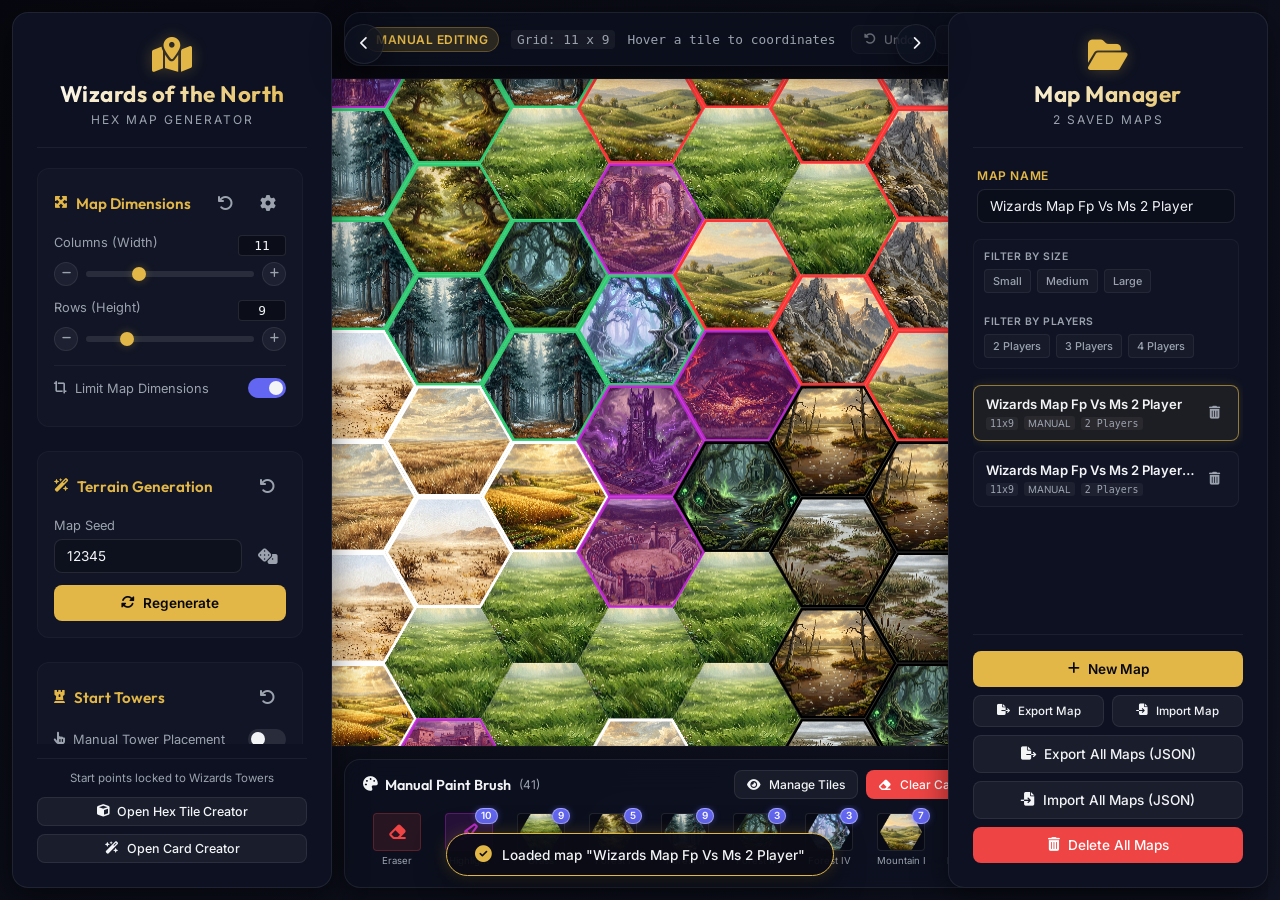
==== index.html @ 8457893e "Updated the map generator" ====
<!DOCTYPE html>
<html lang="en">
<head>
    <meta charset="UTF-8">
    <meta name="viewport" content="width=device-width, initial-scale=1.0">
    <title>Hexagonal Map Generator</title>
    <!-- Google Fonts -->
    <link rel="preconnect" href="https://fonts.googleapis.com">
    <link rel="preconnect" href="https://fonts.gstatic.com" crossorigin>
    <link href="https://fonts.googleapis.com/css2?family=Inter:wght@300;400;500;600&family=Outfit:wght@400;600;700;800&display=swap" rel="stylesheet">
    <!-- FontAwesome for Premium Icons -->
    <link rel="stylesheet" href="https://cdnjs.cloudflare.com/ajax/libs/font-awesome/6.4.0/css/all.min.css">
    <!-- Vanilla CSS Stylesheet -->
    <link rel="stylesheet" href="style.css">
</head>
<body>
    <div class="app-container">
        <!-- Sidebar Controls -->
        <aside id="left-sidebar" class="sidebar glass-panel">
            <div class="sidebar-header">
                <i class="fa-solid fa-map-location-dot logo-icon"></i>
                <h2>Wizards of the North</h2>
                <p>Hex Map Generator</p>
            </div>
            
            <div class="control-sections">
                <!-- Map Size Group -->
                <div class="control-group">
                    <div class="control-header-row">
                        <h3><i class="fa-solid fa-maximize"></i> Map Dimensions</h3>
                        <div style="display: flex; gap: 6px;">
                            <button id="dimensions-reset-btn" class="icon-btn" title="Reset Dimensions"><i class="fa-solid fa-arrow-rotate-left"></i></button>
                            <button id="grid-settings-btn" class="icon-btn" title="Slider Settings"><i class="fa-solid fa-gear"></i></button>
                        </div>
                    </div>
                    <div class="slider-container">
                        <div class="slider-header">
                            <span>Columns (Width)</span>
                            <input type="number" id="cols-val" class="dimension-input" value="15" min="3" max="100">
                        </div>
                        <div class="slider-control-wrapper">
                            <button class="slider-btn dec-btn" data-target="cols-slider" title="Decrease Columns"><i class="fa-solid fa-minus"></i></button>
                            <input type="range" id="cols-slider" min="3" max="30" value="15">
                            <button class="slider-btn inc-btn" data-target="cols-slider" title="Increase Columns"><i class="fa-solid fa-plus"></i></button>
                        </div>
                    </div>
                    <div class="slider-container">
                        <div class="slider-header">
                            <span>Rows (Height)</span>
                            <input type="number" id="rows-val" class="dimension-input" value="10" min="3" max="100">
                        </div>
                        <div class="slider-control-wrapper">
                            <button class="slider-btn dec-btn" data-target="rows-slider" title="Decrease Rows"><i class="fa-solid fa-minus"></i></button>
                            <input type="range" id="rows-slider" min="3" max="30" value="10">
                            <button class="slider-btn inc-btn" data-target="rows-slider" title="Increase Rows"><i class="fa-solid fa-plus"></i></button>
                        </div>
                    </div>
                    <div class="toggle-container" style="margin-top: 14px; border-top: 1px solid rgba(255,255,255,0.05); padding-top: 12px;">
                        <span class="toggle-label"><i class="fa-solid fa-crop-simple"></i> Limit Map Dimensions</span>
                        <label class="switch">
                            <input type="checkbox" id="dimensions-toggle" checked>
                            <span class="slider-switch"></span>
                        </label>
                    </div>
                </div>

                <!-- Generation Settings Group -->
                <div class="control-group">
                    <div class="control-header-row">
                        <h3><i class="fa-solid fa-wand-magic-sparkles"></i> Terrain Generation</h3>
                        <button id="terrain-reset-btn" class="icon-btn" title="Reset Terrain"><i class="fa-solid fa-arrow-rotate-left"></i></button>
                    </div>
                    <div class="input-container">
                        <label for="seed-input">Map Seed</label>
                        <div class="seed-input-wrapper">
                            <input type="text" id="seed-input" value="12345" placeholder="Enter seed">
                            <button id="random-seed-btn" class="icon-btn" title="Random Seed">
                                <i class="fa-solid fa-dice"></i>
                            </button>
                        </div>
                    </div>
                    <div class="button-row">
                        <button id="generate-btn" class="primary-btn">
                            <i class="fa-solid fa-rotate"></i> Regenerate
                        </button>
                    </div>
                </div>

                <!-- Start Positions Group -->
                <div class="control-group">
                    <div class="control-header-row">
                        <h3><i class="fa-solid fa-chess-rook"></i> Start Towers</h3>
                        <button id="towers-reset-btn" class="icon-btn" title="Reset Start Towers"><i class="fa-solid fa-arrow-rotate-left"></i></button>
                    </div>
                    <div class="toggle-container">
                        <span class="toggle-label"><i class="fa-solid fa-hand-pointer"></i> Manual Tower Placement</span>
                        <label class="switch">
                            <input type="checkbox" id="manual-towers-toggle">
                            <span class="slider-switch"></span>
                        </label>
                    </div>
                    <div class="toggle-container" id="start-axis-container">
                        <span class="toggle-label" id="start-axis-label"><i class="fa-solid fa-arrows-left-right"></i> Left & Right Columns</span>
                        <label class="switch">
                            <input type="checkbox" id="start-axis-toggle" checked>
                            <span class="slider-switch"></span>
                        </label>
                    </div>
                </div>

                <!-- Players Settings Group -->
                <div class="control-group">
                    <div class="control-header-row">
                        <h3><i class="fa-solid fa-users"></i> Players Settings</h3>
                        <button id="players-reset-btn" class="icon-btn" title="Reset Players"><i class="fa-solid fa-arrow-rotate-left"></i></button>
                    </div>
                    <div class="input-container">
                        <label for="player-count-select">Number of Players</label>
                        <select id="player-count-select">
                            <option value="2" selected>2 Players</option>
                            <option value="3">3 Players</option>
                            <option value="4">4 Players</option>
                        </select>
                    </div>
                    <div id="player-positions-container" style="margin-top: 10px; display: flex; flex-direction: column; gap: 8px;">
                        <!-- Player starting positions will be dynamically generated here -->
                    </div>
                </div>

                <!-- Display Settings Group -->
                <div class="control-group">
                    <div class="control-header-row">
                        <h3><i class="fa-solid fa-sliders"></i> Display Options</h3>
                        <button id="display-reset-btn" class="icon-btn" title="Reset Display Options"><i class="fa-solid fa-arrow-rotate-left"></i></button>
                    </div>
                    <div class="toggle-container">
                        <span class="toggle-label"><i class="fa-solid fa-border-all"></i> Show Grid Lines</span>
                        <label class="switch">
                            <input type="checkbox" id="grid-toggle" checked>
                            <span class="slider-switch"></span>
                        </label>
                    </div>
                    
                    <div class="toggle-container">
                        <span class="toggle-label"><i class="fa-solid fa-map"></i> Show Terrain Art</span>
                        <label class="switch">
                            <input type="checkbox" id="tiles-toggle" checked>
                            <span class="slider-switch"></span>
                        </label>
                    </div>
                    
                    <div class="toggle-container">
                        <span class="toggle-label"><i class="fa-solid fa-border-none"></i> Show Inside Borders</span>
                        <label class="switch">
                            <input type="checkbox" id="borders-toggle" checked>
                            <span class="slider-switch"></span>
                        </label>
                    </div>
                    
                    <div class="toggle-container">
                        <span class="toggle-label"><i class="fa-solid fa-image"></i> High-Res Tiles (512px)</span>
                        <label class="switch">
                            <input type="checkbox" id="hires-toggle">
                            <span class="slider-switch"></span>
                        </label>
                    </div>
                    
                    <div class="toggle-container">
                        <span class="toggle-label"><i class="fa-solid fa-bullseye"></i> Highlight Center Tile(s)</span>
                        <label class="switch">
                            <input type="checkbox" id="center-toggle">
                            <span class="slider-switch"></span>
                        </label>
                    </div>
                    
                    <div class="slider-container">
                        <div class="slider-header">
                            <span>Zoom Level</span>
                            <span id="zoom-val">100%</span>
                        </div>
                        <div class="slider-control-wrapper">
                            <button class="slider-btn dec-btn" data-target="zoom-slider" title="Decrease Zoom"><i class="fa-solid fa-minus"></i></button>
                            <input type="range" id="zoom-slider" min="30" max="150" value="100">
                            <button class="slider-btn inc-btn" data-target="zoom-slider" title="Increase Zoom"><i class="fa-solid fa-plus"></i></button>
                        </div>
                    </div>
                    
                    <div class="button-row" style="margin-top: 16px;">
                        <button id="center-map-btn" class="secondary-btn" style="width: 100%;">
                            <i class="fa-solid fa-align-center"></i> Center Map
                        </button>
                    </div>
                </div>

                <!-- Terrain Statistics Group -->
                <div class="control-group">
                    <h3><i class="fa-solid fa-chart-pie"></i> Terrain Distribution</h3>
                    <div class="stats-panel" id="stats-panel"></div>
                </div>

                <!-- Save & Load Options Group -->
                <div class="control-group">
                    <h3><i class="fa-solid fa-floppy-disk"></i> Save & Load</h3>
                    <div class="button-column">
                        <button id="export-png-btn" class="secondary-btn">
                            <i class="fa-solid fa-file-image"></i> Export as PNG
                        </button>
                        <button id="export-svg-btn" class="secondary-btn">
                            <i class="fa-solid fa-file-code"></i> Export as SVG
                        </button>
                        <div id="file-protocol-warning" class="warning-box" style="display: none;">
                            <i class="fa-solid fa-triangle-exclamation"></i>
                            <span>Running locally via <code>file://</code>. Tile exports will fail due to browser security. Run a local web server (e.g. <code>python -m http.server</code>) or run <code>python embed_assets.py</code> to package assets offline.</span>
                        </div>
                    </div>
                </div>
            </div>
            
            <div class="sidebar-footer" style="display: flex; flex-direction: column; gap: 8px; margin-top: 14px; border-top: 1px solid rgba(255, 255, 255, 0.06); padding-top: 12px;">
                <div style="text-align: center; font-size: 0.72rem; color: var(--text-muted); margin-bottom: 4px;">
                    Start points locked to Wizards Towers
                </div>
                <button class="secondary-btn" style="width: 100%; padding: 6px 12px; font-size: 0.78rem;" onclick="window.location.href='tile_creator.html'">
                    <i class="fa-solid fa-cube"></i> Open Hex Tile Creator
                </button>
                <button class="secondary-btn" style="width: 100%; padding: 6px 12px; font-size: 0.78rem;" onclick="window.location.href='card_generator.html'">
                    <i class="fa-solid fa-wand-magic-sparkles"></i> Open Card Creator
                </button>
            </div>
        </aside>

        <!-- Toggle Button for Left Sidebar -->
        <button id="left-sidebar-toggle-btn" class="left-sidebar-toggle-btn" title="Toggle Controls">
            <i class="fa-solid fa-chevron-left"></i>
        </button>

        <!-- Main Viewport containing the Interactive Canvas -->
        <main class="viewport">
            <!-- Instructions and status indicator -->
            <div class="viewport-header glass-panel">
                <div class="tool-status">
                    <span id="mode-badge" class="mode-badge auto-mode">Procedural Map</span>
                    <span id="dimensions-display" class="dimensions-display">Grid: 15 x 10</span>
                    <span id="coordinates-display" class="coordinates-display">Hover a tile to coordinates</span>
                </div>
                <div class="header-action-btns">
                    <button id="undo-btn" class="secondary-btn btn-sm" title="Undo (Ctrl+Z)" disabled>
                        <i class="fa-solid fa-rotate-left"></i> <span>Undo</span>
                    </button>
                    <button id="redo-btn" class="secondary-btn btn-sm" title="Redo (Ctrl+Y)" disabled>
                        <i class="fa-solid fa-rotate-right"></i> <span>Redo</span>
                    </button>
                    <button id="toggle-quests-btn" class="secondary-btn btn-sm active" title="Toggle Quest Tiles and Highlights">
                        <i class="fa-solid fa-scroll"></i> <span id="toggle-quests-text">Quests</span>
                    </button>
                    <button id="toggle-scrollbars-btn" class="secondary-btn btn-sm" title="Toggle Map Window Scrollbars">
                        <i class="fa-solid fa-up-down-left-right"></i> <span id="toggle-scrollbars-text">Scrollbars</span>
                    </button>
                    <button id="center-map-header-btn" class="secondary-btn btn-sm" title="Center Map on Screen">
                        <i class="fa-solid fa-crosshairs"></i> <span>Center Map</span>
                    </button>
                    <button id="toggle-paint-brush-btn" class="secondary-btn btn-sm active" title="Toggle Manual Paint Brush Panel">
                        <i class="fa-solid fa-palette"></i> <span id="toggle-brush-text">Paint Brush</span>
                    </button>
                </div>
                <div class="tool-tips">
                    <span><kbd>Left Click</kbd> to paint manually</span>
                    <span><kbd>Right Click + Drag</kbd> to pan</span>
                    <span><kbd>Scroll</kbd> to zoom</span>
                </div>
            </div>

            <!-- Canvas Wrapper for Panning and Zooming -->
            <div class="canvas-wrapper" id="canvas-wrapper">
                <canvas id="map-canvas"></canvas>
                <div id="canvas-scroll-content"></div>
            </div>

            <!-- Floating Brush Palette at the Bottom -->
            <div class="palette-container glass-panel">
                <div class="palette-header">
                    <h3><i class="fa-solid fa-palette"></i> Manual Paint Brush <span id="tile-count" class="tile-count-badge"></span></h3>
                    <div class="palette-controls">
                        <button id="manage-tiles-btn" class="secondary-btn btn-sm" title="Show/Hide Tiles in Palette">
                            <i class="fa-solid fa-eye"></i> Manage Tiles
                        </button>
                        <button id="clear-canvas-btn" class="danger-btn btn-sm" title="Clear Canvas to Empty Space">
                            <i class="fa-solid fa-eraser"></i> Clear Canvas
                        </button>
                        <button id="clear-map-btn" class="danger-btn btn-sm" title="Clear Map to Grass">
                            <i class="fa-solid fa-trash-can"></i> Clear to Grass
                        </button>
                        <button id="reset-mode-btn" class="secondary-btn btn-sm" title="Switch back to Procedural Map Mode">
                            <i class="fa-solid fa-wand-magic"></i> Auto Mode
                        </button>
                    </div>
                </div>
                <div class="tile-palette" id="tile-palette">
                    <!-- Tiles will be dynamically injected here by JS -->
                </div>
            </div>
        </main>

        <!-- Toggle Button for Map Manager Sidebar -->
        <button id="map-manager-toggle-btn" class="sidebar-toggle-btn" title="Toggle Map Manager">
            <i class="fa-solid fa-chevron-right"></i>
        </button>

        <!-- Right Sidebar: Map Manager / Saved Maps List -->
        <aside class="sidebar glass-panel" id="map-manager-sidebar">
            <div class="sidebar-header">
                <i class="fa-solid fa-folder-open logo-icon"></i>
                <h2>Map Manager</h2>
                <p id="maps-count">0 Saved Maps</p>
            </div>
            
            <div class="control-sections">
                <!-- Map Name Section -->
                <div class="input-container" style="margin-bottom: 16px; padding: 0 4px;">
                    <label for="map-name-input" style="font-weight: 600; font-size: 0.75rem; text-transform: uppercase; letter-spacing: 0.05em; color: var(--accent-gold); margin-bottom: 6px;">Map Name</label>
                    <input type="text" id="map-name-input" placeholder="Enter Map Name..." value="">
                </div>

                <!-- Map Filters -->
                <div class="map-filters">
                    <div class="filter-group">
                        <div class="filter-label">
                            <span>Filter by Size</span>
                            <button class="clear-filters-btn" id="clear-size-filters-btn">Clear</button>
                        </div>
                        <div class="filter-buttons" id="size-filters-container">
                            <button class="size-filter-btn" data-size="Small" title="Small Map (<= 100 tiles)">Small</button>
                            <button class="size-filter-btn" data-size="Medium" title="Medium Map (101-300 tiles)">Medium</button>
                            <button class="size-filter-btn" data-size="Large" title="Large Map (> 300 tiles)">Large</button>
                        </div>
                    </div>
                    <div class="filter-group" style="margin-top: 10px;">
                        <div class="filter-label">
                            <span>Filter by Players</span>
                            <button class="clear-filters-btn" id="clear-player-filters-btn">Clear</button>
                        </div>
                        <div class="filter-buttons" id="player-filters-container">
                            <button class="player-filter-btn" data-players="2" title="2 Players">2 Players</button>
                            <button class="player-filter-btn" data-players="3" title="3 Players">3 Players</button>
                            <button class="player-filter-btn" data-players="4" title="4 Players">4 Players</button>
                        </div>
                    </div>
                </div>

                <!-- Saved maps list container -->
                <div class="map-list" id="map-list-container" style="margin-top: 12px;">
                    <div class="map-empty-placeholder">
                        <i class="fa-solid fa-map"></i>
                        No saved maps yet.<br>Name your map and edit to save.
                    </div>
                </div>
            </div>

            <!-- Map manager operations -->
            <div class="sidebar-footer" style="margin-top: auto; padding-top: 16px; border-top: 1px solid rgba(255, 255, 255, 0.06);">
                <div class="button-column">
                    <button class="primary-btn" id="new-map-btn">
                        <i class="fa-solid fa-plus"></i> New Map
                    </button>
                    <div style="display: flex; gap: 8px;">
                        <button class="secondary-btn" id="export-json-btn" style="flex: 1; padding: 8px 4px; font-size: 0.72rem;" title="Export Current Map (JSON)">
                            <i class="fa-solid fa-file-export"></i> Export Map
                        </button>
                        <button class="secondary-btn" id="import-json-btn" style="flex: 1; padding: 8px 4px; font-size: 0.72rem;" title="Import Single Map (JSON)">
                            <i class="fa-solid fa-file-import"></i> Import Map
                        </button>
                    </div>
                    <button class="secondary-btn" id="export-maps-btn" style="width: 100%;">
                        <i class="fa-solid fa-file-export"></i> Export All Maps (JSON)
                    </button>
                    <button class="secondary-btn" id="import-maps-btn" style="width: 100%;">
                        <i class="fa-solid fa-file-import"></i> Import All Maps (JSON)
                    </button>
                    <button class="danger-btn" id="clear-maps-btn" style="width: 100%;">
                        <i class="fa-solid fa-trash-can"></i> Delete All Maps
                    </button>
                </div>
            </div>
            
            <!-- Hidden inputs for file importing -->
            <input type="file" id="import-maps-file" accept=".json" style="display: none;">
            <input type="file" id="import-json-input" accept=".json" style="display: none;">
        </aside>
    </div>

    <!-- Feedback Toast -->
    <div id="toast" class="toast">
        <i class="fa-solid fa-circle-check"></i>
        <span id="toast-text">Map saved!</span>
    </div>

    <!-- Map Tooltip element -->
    <div id="map-tooltip" class="map-tooltip" style="display: none; position: fixed; pointer-events: none; z-index: 1000;"></div>


    <!-- Tile Visibility Modal -->
    <div id="tile-visibility-modal" class="modal-overlay" style="display: none;">
        <div class="modal-content glass-panel" style="width: 420px;">
            <div class="modal-header">
                <h2><i class="fa-solid fa-eye"></i> Manage Tile Visibility</h2>
                <button id="close-tile-visibility-btn" class="icon-btn close-btn">&times;</button>
            </div>
            <div class="modal-body">
                <p class="modal-description">Toggle which tiles appear in the paint brush palette.</p>
                <div class="tile-visibility-actions">
                    <button id="tile-vis-show-all" class="secondary-btn btn-sm"><i class="fa-solid fa-eye"></i> Show All</button>
                    <button id="tile-vis-hide-all" class="secondary-btn btn-sm"><i class="fa-solid fa-eye-slash"></i> Hide All</button>
                </div>
                <div class="tile-visibility-list" id="tile-visibility-list">
                    <!-- Dynamically populated -->
                </div>
            </div>
        </div>
    </div>

    <!-- Settings Modal -->
    <div id="settings-modal" class="modal-overlay" style="display: none;">
        <div class="modal-content glass-panel" style="width: 550px;">
            <div class="modal-header">
                <h2><i class="fa-solid fa-gear"></i> Map & Quest Settings</h2>
                <button id="close-modal-btn" class="icon-btn close-btn">&times;</button>
            </div>
            <div class="modal-body">
                <div class="settings-tabs">
                    <button class="settings-tab-btn active" data-tab="grid-tab">Grid Limits</button>
                    <button class="settings-tab-btn" data-tab="quests-tab">Quests</button>
                </div>
                
                <div class="settings-tab-content active" id="grid-tab">
                    <p class="modal-description">Set the maximum limits for the grid width (columns) and height (rows) sliders.</p>
                    <div class="input-container">
                        <label for="max-cols-input">Max Columns Limit</label>
                        <input type="number" id="max-cols-input" class="modal-input" value="30" min="3" max="100">
                    </div>
                    <div class="input-container">
                        <label for="max-rows-input">Max Rows Limit</label>
                        <input type="number" id="max-rows-input" class="modal-input" value="30" min="3" max="100">
                    </div>
                </div>
                
                <div class="settings-tab-content" id="quests-tab" style="display: none;">
                    <p class="modal-description">Configure quest cards, their target map tiles, and their placement coordinates.</p>
                    <div class="quests-manager">
                        <div id="quests-list" class="quests-list-container">
                            <!-- Dynamically populated quest rows -->
                        </div>
                        <button id="add-quest-btn" class="secondary-btn btn-sm"><i class="fa-solid fa-plus"></i> Add New Quest</button>
                    </div>
                </div>
            </div>
            <div class="modal-footer">
                <button id="save-settings-btn" class="primary-btn">Save Settings</button>
                <button id="cancel-settings-btn" class="secondary-btn">Cancel</button>
            </div>
        </div>
    </div>

    <!-- Confirm Delete Modal -->
    <div id="confirm-delete-modal" class="modal-overlay" style="display: none;">
        <div class="modal-content glass-panel" style="width: 420px;">
            <div class="modal-header">
                <h2><i class="fa-solid fa-triangle-exclamation" style="color: #ef4444;"></i> Confirm Deletion</h2>
                <button id="close-confirm-delete-btn" class="icon-btn close-btn">&times;</button>
            </div>
            <div class="modal-body text-center" style="padding: 8px 0;">
                <div class="confirm-icon-wrapper">
                    <i class="fa-solid fa-trash-can"></i>
                </div>
                <h3 id="confirm-delete-title" class="confirm-title">Delete Map?</h3>
                <p id="confirm-delete-message" class="modal-description">Are you sure you want to delete this map? This action cannot be undone.</p>
            </div>
            <div class="modal-footer" style="margin-top: 16px; gap: 10px; justify-content: flex-end;">
                <button id="cancel-confirm-delete-btn" class="secondary-btn">Cancel</button>
                <button id="action-confirm-delete-btn" class="danger-btn"><i class="fa-solid fa-trash-can"></i> Delete Map</button>
            </div>
        </div>
    </div>

    <!-- Script Files -->
    <script src="assets_base64.js"></script>
    <script src="app.js"></script>
</body>
</html>
---- style.css ----
/* 
   Wizards of the North - Hex Map Generator Style Sheet
   Premium Dark Fantasy Aesthetics: Glassmorphism & Gold Glows
*/

:root {
    --bg-gradient: linear-gradient(135deg, #07080f 0%, #111424 100%);
    --panel-bg: rgba(13, 17, 33, 0.65);
    --panel-border: rgba(255, 255, 255, 0.08);
    --panel-glow: 0 8px 32px 0 rgba(0, 0, 0, 0.5);
    
    --primary-color: #6366f1; /* Indigo */
    --primary-glow: rgba(99, 102, 241, 0.45);
    --accent-gold: #e2b747; /* Wizard Gold */
    --gold-glow: rgba(226, 183, 71, 0.3);
    --danger-color: #ef4444;
    
    --text-main: #f3f4f6;
    --text-muted: #9ca3af;
    --text-dark: #4b5563;
    
    --font-heading: 'Outfit', sans-serif;
    --font-body: 'Inter', sans-serif;
}

* {
    margin: 0;
    padding: 0;
    box-sizing: border-box;
    -webkit-font-smoothing: antialiased;
    -moz-osx-font-smoothing: grayscale;
}

body {
    font-family: var(--font-body);
    background: var(--bg-gradient);
    color: var(--text-main);
    height: 100vh;
    width: 100vw;
    overflow: hidden;
}

/* Glassmorphism Panel Template */
.glass-panel {
    background: var(--panel-bg);
    backdrop-filter: blur(16px);
    -webkit-backdrop-filter: blur(16px);
    border: 1px solid var(--panel-border);
    box-shadow: var(--panel-glow);
    border-radius: 16px;
}

/* App Layout Grid */
.app-container {
    display: flex;
    height: 100vh;
    width: 100vw;
    position: relative;
}

/* Sidebar Styling */
.sidebar {
    width: 320px;
    height: calc(100vh - 24px);
    margin: 12px;
    padding: 24px;
    display: flex;
    flex-direction: column;
    z-index: 10;
    flex-shrink: 0;
}

#left-sidebar {
    position: absolute;
    left: 0;
    top: 0;
    z-index: 20;
    transition: transform 0.3s cubic-bezier(0.4, 0, 0.2, 1), opacity 0.3s ease;
    background: rgba(13, 17, 33, 1.0);
    backdrop-filter: none;
    -webkit-backdrop-filter: none;
}

#left-sidebar.collapsed {
    transform: translateX(calc(-100% - 24px));
    opacity: 0;
    pointer-events: none;
}

.sidebar-header {
    text-align: center;
    padding-bottom: 20px;
    border-bottom: 1px solid rgba(255, 255, 255, 0.06);
    margin-bottom: 20px;
}

.logo-icon {
    font-size: 2.2rem;
    color: var(--accent-gold);
    text-shadow: 0 0 15px var(--gold-glow);
    margin-bottom: 8px;
}

.sidebar-header h2 {
    font-family: var(--font-heading);
    font-size: 1.4rem;
    font-weight: 700;
    letter-spacing: 0.5px;
    background: linear-gradient(135deg, #ffffff 0%, var(--accent-gold) 100%);
    -webkit-background-clip: text;
    -webkit-text-fill-color: transparent;
}

.sidebar-header p {
    font-size: 0.75rem;
    color: var(--text-muted);
    text-transform: uppercase;
    letter-spacing: 2px;
    margin-top: 4px;
}

.control-sections {
    flex: 1;
    overflow-y: auto;
    padding-right: 4px;
}

/* Custom Scrollbar for Sidebar */
.control-sections::-webkit-scrollbar {
    width: 5px;
}
.control-sections::-webkit-scrollbar-track {
    background: transparent;
}
.control-sections::-webkit-scrollbar-thumb {
    background: rgba(255, 255, 255, 0.1);
    border-radius: 10px;
}
.control-sections::-webkit-scrollbar-thumb:hover {
    background: rgba(255, 255, 255, 0.2);
}

.control-group {
    margin-bottom: 24px;
    background: rgba(255, 255, 255, 0.02);
    padding: 16px;
    border-radius: 12px;
    border: 1px solid rgba(255, 255, 255, 0.03);
}

.control-group h3 {
    font-family: var(--font-heading);
    font-size: 0.95rem;
    font-weight: 600;
    margin-bottom: 14px;
    color: var(--accent-gold);
    display: flex;
    align-items: center;
    gap: 8px;
}

.control-group h3 i {
    font-size: 0.85rem;
}

/* Sliders */
.slider-container {
    margin-bottom: 14px;
}

.slider-container:last-child {
    margin-bottom: 0;
}

.slider-header {
    display: flex;
    justify-content: space-between;
    font-size: 0.8rem;
    color: var(--text-muted);
    margin-bottom: 6px;
}

input[type="range"] {
    -webkit-appearance: none;
    width: 100%;
    height: 6px;
    border-radius: 3px;
    background: rgba(255, 255, 255, 0.1);
    outline: none;
    cursor: pointer;
}

input[type="range"]::-webkit-slider-thumb {
    -webkit-appearance: none;
    width: 14px;
    height: 14px;
    border-radius: 50%;
    background: var(--accent-gold);
    box-shadow: 0 0 10px var(--gold-glow);
    transition: transform 0.1s;
}

input[type="range"]::-webkit-slider-thumb:hover {
    transform: scale(1.2);
}

.slider-control-wrapper {
    display: flex;
    align-items: center;
    gap: 8px;
    width: 100%;
}

.slider-btn {
    background: rgba(255, 255, 255, 0.05);
    color: var(--text-muted);
    border: 1px solid rgba(255, 255, 255, 0.08);
    width: 24px;
    height: 24px;
    padding: 0;
    font-size: 0.65rem;
    border-radius: 50%;
    display: flex;
    align-items: center;
    justify-content: center;
    flex-shrink: 0;
    transition: all 0.2s ease;
}

.slider-btn:hover {
    background: rgba(255, 255, 255, 0.12);
    color: var(--accent-gold);
    border-color: var(--accent-gold);
    box-shadow: 0 0 8px var(--gold-glow);
}

/* Input boxes & seed field */
.input-container {
    margin-bottom: 12px;
}

.input-container label {
    display: block;
    font-size: 0.8rem;
    color: var(--text-muted);
    margin-bottom: 6px;
}

.seed-input-wrapper {
    display: flex;
    align-items: stretch;
    gap: 8px;
    width: 100%;
}

#random-seed-btn {
    height: auto;
    width: 36px;
    padding: 0;
}

input[type="text"], select {
    flex: 1;
    width: 100%;
    min-width: 0;
    background: rgba(0, 0, 0, 0.2);
    border: 1px solid rgba(255, 255, 255, 0.1);
    border-radius: 8px;
    padding: 8px 12px;
    color: var(--text-main);
    font-family: var(--font-body);
    font-size: 0.85rem;
    outline: none;
    transition: border-color 0.2s;
}

input[type="text"]:focus, select:focus {
    border-color: var(--accent-gold);
}

select {
    appearance: none;
    -webkit-appearance: none;
    -moz-appearance: none;
    background-image: url("data:image/svg+xml;utf8,<svg xmlns='http://www.w3.org/2000/svg' width='24' height='24' fill='none' stroke='%239ca3af' stroke-width='2' stroke-linecap='round' stroke-linejoin='round'><polyline points='6 9 12 15 18 9'/></svg>");
    background-repeat: no-repeat;
    background-position: right 10px center;
    background-size: 16px;
    padding-right: 32px;
    cursor: pointer;
}

/* Toggle Switches */
.toggle-container {
    display: flex;
    justify-content: space-between;
    align-items: center;
    margin-bottom: 12px;
}

.toggle-label {
    font-size: 0.8rem;
    color: var(--text-muted);
    display: flex;
    align-items: center;
    gap: 8px;
}

.switch {
    position: relative;
    display: inline-block;
    width: 38px;
    height: 20px;
}

.switch input {
    opacity: 0;
    width: 0;
    height: 0;
}

.slider-switch {
    position: absolute;
    cursor: pointer;
    top: 0;
    left: 0;
    right: 0;
    bottom: 0;
    background-color: rgba(255, 255, 255, 0.1);
    transition: .3s;
    border-radius: 34px;
}

.slider-switch:before {
    position: absolute;
    content: "";
    height: 14px;
    width: 14px;
    left: 3px;
    bottom: 3px;
    background-color: var(--text-main);
    transition: .3s;
    border-radius: 50%;
}

input:checked + .slider-switch {
    background-color: var(--primary-color);
}

input:checked + .slider-switch:before {
    transform: translateX(18px);
}

/* Buttons styles */
.button-row {
    display: flex;
    gap: 8px;
}

.button-column {
    display: flex;
    flex-direction: column;
    gap: 8px;
}

button {
    font-family: var(--font-body);
    font-weight: 500;
    font-size: 0.85rem;
    padding: 10px 16px;
    border-radius: 8px;
    border: none;
    cursor: pointer;
    display: flex;
    align-items: center;
    justify-content: center;
    gap: 8px;
    transition: background 0.2s, transform 0.1s, box-shadow 0.2s;
}

button:active {
    transform: scale(0.98);
}

.primary-btn {
    background: var(--accent-gold);
    color: #07080f;
    font-weight: 600;
    width: 100%;
}

.primary-btn:hover {
    background: #eed27c;
    box-shadow: 0 0 15px var(--gold-glow);
}

.secondary-btn {
    background: rgba(255, 255, 255, 0.05);
    color: var(--text-main);
    border: 1px solid rgba(255, 255, 255, 0.08);
}

.secondary-btn:hover {
    background: rgba(255, 255, 255, 0.1);
}

.secondary-btn.active {
    background: rgba(226, 183, 71, 0.15);
    color: var(--accent-gold);
    border-color: rgba(226, 183, 71, 0.4);
    box-shadow: 0 0 10px rgba(226, 183, 71, 0.15);
}

.danger-btn {
    background: var(--danger-color);
    color: white;
}

.danger-btn:hover {
    background: #f87171;
}

.icon-btn {
    background: rgba(255, 255, 255, 0.05);
    color: var(--text-main);
    border: 1px solid rgba(255, 255, 255, 0.08);
    width: 36px;
    height: 36px;
    padding: 0;
    flex-shrink: 0;
}

.icon-btn:hover {
    background: rgba(255, 255, 255, 0.1);
    color: var(--accent-gold);
}

.btn-sm {
    padding: 6px 12px;
    font-size: 0.75rem;
}

button:disabled,
.secondary-btn:disabled,
.primary-btn:disabled {
    opacity: 0.4;
    cursor: not-allowed;
    pointer-events: none;
    box-shadow: none;
}

/* Sidebar Footer */
.sidebar-footer {
    font-size: 0.7rem;
    color: var(--text-muted);
    text-align: center;
    border-top: 1px solid rgba(255, 255, 255, 0.06);
    padding-top: 12px;
    margin-top: auto;
}

/* Viewport Area */
.viewport {
    flex: 1;
    height: 100vh;
    padding: 12px 0;
    margin-left: 12px;
    margin-right: 12px;
    display: flex;
    flex-direction: column;
    position: relative;
    overflow: hidden;
}

.viewport-header {
    height: 54px;
    padding: 0 20px;
    margin-left: 332px;
    display: flex;
    align-items: center;
    justify-content: space-between;
    z-index: 5;
    margin-bottom: 12px;
    flex-shrink: 0;
    overflow-x: auto;
    overflow-y: hidden;
    gap: 16px;
    transition: margin-left 0.3s cubic-bezier(0.4, 0, 0.2, 1);
}

.viewport-header.sidebar-hidden {
    margin-left: 12px;
}

.tool-status, .tool-tips, .header-action-btns {
    flex-shrink: 0;
}

.header-action-btns {
    display: flex;
    align-items: center;
    gap: 8px;
}

.tool-status {
    display: flex;
    align-items: center;
    gap: 12px;
}

.mode-badge {
    font-size: 0.75rem;
    font-weight: 600;
    padding: 4px 10px;
    border-radius: 20px;
    text-transform: uppercase;
    letter-spacing: 0.5px;
}

.auto-mode {
    background: rgba(99, 102, 241, 0.15);
    color: #818cf8;
    border: 1px solid rgba(99, 102, 241, 0.3);
}

.manual-mode {
    background: rgba(226, 183, 71, 0.15);
    color: var(--accent-gold);
    border: 1px solid rgba(226, 183, 71, 0.3);
}

.coordinates-display {
    font-size: 0.8rem;
    color: var(--text-muted);
    font-family: monospace;
}

.dimensions-display {
    font-size: 0.8rem;
    color: var(--text-muted);
    font-family: monospace;
    background: rgba(255, 255, 255, 0.05);
    padding: 2px 6px;
    border-radius: 4px;
}

.tool-tips {
    display: flex;
    gap: 16px;
    font-size: 0.75rem;
    color: var(--text-muted);
}

.tool-tips kbd {
    background: rgba(255, 255, 255, 0.1);
    color: var(--text-main);
    padding: 2px 6px;
    border-radius: 4px;
    font-size: 0.7rem;
    font-family: inherit;
    border: 1px solid rgba(255, 255, 255, 0.05);
}

/* Canvas Area Container */
.canvas-wrapper {
    flex: 1;
    border-radius: 16px;
    background: radial-gradient(circle at center, rgba(16, 20, 39, 0.8) 0%, rgba(5, 6, 10, 0.9) 100%);
    border: 1px solid rgba(255, 255, 255, 0.04);
    position: relative;
    overflow: hidden;
    cursor: grab;
}

.canvas-wrapper:active {
    cursor: grabbing;
}

.canvas-wrapper.painting-active {
    cursor: url("data:image/svg+xml;utf8,<svg xmlns='http://www.w3.org/2000/svg' width='24' height='24' viewBox='0 0 24 24' fill='none' stroke='%23ffffff' stroke-width='2' stroke-linecap='round' stroke-linejoin='round'><path d='M12 20h9'/><path d='M16.5 3.5a2.121 2.121 0 0 1 3 3L7 19l-4 1 1-4L16.5 3.5z'/></svg>") 0 20, cell;
}

.canvas-wrapper.painting-active:active {
    cursor: url("data:image/svg+xml;utf8,<svg xmlns='http://www.w3.org/2000/svg' width='24' height='24' viewBox='0 0 24 24' fill='none' stroke='%23ffffff' stroke-width='2' stroke-linecap='round' stroke-linejoin='round'><path d='M12 20h9'/><path d='M16.5 3.5a2.121 2.121 0 0 1 3 3L7 19l-4 1 1-4L16.5 3.5z'/></svg>") 0 20, cell;
}

.canvas-wrapper.eraser-active {
    cursor: url("data:image/svg+xml;utf8,<svg xmlns='http://www.w3.org/2000/svg' width='24' height='24' viewBox='0 0 24 24' fill='none' stroke='%23ffffff' stroke-width='2' stroke-linecap='round' stroke-linejoin='round'><path d='m20 12-8.5 8.5H3v-8.5L11.5 3.5z'/><path d='m8.5 8.5 7 7'/></svg>") 0 20, cell;
}

.canvas-wrapper.eraser-active:active {
    cursor: url("data:image/svg+xml;utf8,<svg xmlns='http://www.w3.org/2000/svg' width='24' height='24' viewBox='0 0 24 24' fill='none' stroke='%23ffffff' stroke-width='2' stroke-linecap='round' stroke-linejoin='round'><path d='m20 12-8.5 8.5H3v-8.5L11.5 3.5z'/><path d='m8.5 8.5 7 7'/></svg>") 0 20, cell;
}

.canvas-wrapper canvas {
    position: absolute;
    box-shadow: 0 20px 50px rgba(0,0,0,0.5);
    transform-origin: 0 0;
}

.canvas-wrapper.show-scrollbars {
    overflow: auto !important;
    scrollbar-color: rgba(255, 255, 255, 0.25) transparent;
    scrollbar-width: thin;
}

.canvas-wrapper.show-scrollbars::-webkit-scrollbar {
    width: 10px;
    height: 10px;
}

.canvas-wrapper.show-scrollbars::-webkit-scrollbar-track {
    background: transparent;
}

.canvas-wrapper.show-scrollbars::-webkit-scrollbar-thumb {
    background: rgba(255, 255, 255, 0.25);
    border-radius: 6px;
    border: 2px solid transparent;
    background-clip: content-box;
}

.canvas-wrapper.show-scrollbars::-webkit-scrollbar-thumb:hover {
    background: var(--accent-gold);
    background-clip: content-box;
}

.canvas-wrapper.show-scrollbars::-webkit-scrollbar-corner {
    background: transparent;
}

#canvas-scroll-content {
    display: none;
    pointer-events: none;
    position: absolute;
    top: 0;
    left: 0;
}

.canvas-wrapper.show-scrollbars #canvas-scroll-content {
    display: block;
}

.canvas-wrapper.show-scrollbars canvas {
    position: sticky;
    top: 0;
    left: 0;
}

/* Floating Palette at Bottom */
.palette-container {
    min-height: 110px;
    margin-top: 12px;
    margin-left: 332px;
    margin-right: 12px;
    padding: 10px 18px;
    display: flex;
    flex-direction: column;
    justify-content: space-between;
    z-index: 5;
    flex-shrink: 0;
    overflow: hidden;
    transition: margin-left 0.3s cubic-bezier(0.4, 0, 0.2, 1);
}

.palette-container.sidebar-hidden {
    margin-left: 12px;
    margin-right: 12px;
}

.palette-header {
    display: flex;
    justify-content: space-between;
    align-items: center;
    margin-bottom: 6px;
    overflow-x: auto;
    overflow-y: hidden;
    gap: 16px;
}

.palette-header h3, .palette-controls {
    flex-shrink: 0;
}

.tile-count-badge {
    font-family: var(--font-body);
    font-size: 0.75rem;
    font-weight: 400;
    color: var(--text-muted);
    letter-spacing: 0;
}

.palette-header h3 {
    font-family: var(--font-heading);
    font-size: 0.9rem;
    font-weight: 600;
    color: var(--text-main);
    display: flex;
    align-items: center;
    gap: 8px;
}

.palette-controls {
    display: flex;
    gap: 8px;
}

.tile-palette {
    display: flex;
    gap: 12px;
    overflow-x: auto;
    overflow-y: hidden;
    padding: 8px 4px 6px 4px;
    height: auto;
    min-height: 72px;
    align-items: flex-start;
    scrollbar-width: thin;
    scrollbar-color: rgba(255, 255, 255, 0.25) transparent;
}

/* Custom Scrollbar for Tile Palette */
.tile-palette::-webkit-scrollbar {
    height: 5px;
}
.tile-palette::-webkit-scrollbar-track {
    background: transparent;
}
.tile-palette::-webkit-scrollbar-thumb {
    background: rgba(255, 255, 255, 0.2);
    border-radius: 10px;
}
.tile-palette::-webkit-scrollbar-thumb:hover {
    background: rgba(255, 255, 255, 0.35);
}

.palette-item {
    display: flex;
    flex-direction: column;
    align-items: center;
    gap: 4px;
    cursor: pointer;
    flex-shrink: 0;
    width: 60px;
    transition: transform 0.2s;
    position: relative;
}

.palette-item:hover {
    transform: translateY(-2px) scale(1.03);
}

.item-count-badge {
    position: absolute;
    top: -5px;
    right: 1px;
    background: rgba(13, 17, 33, 0.85);
    color: var(--text-muted);
    border: 1px solid rgba(255, 255, 255, 0.15);
    border-radius: 10px;
    font-size: 0.62rem;
    font-weight: 600;
    padding: 1px 5px;
    min-width: 17px;
    text-align: center;
    line-height: 1.2;
    z-index: 3;
    pointer-events: none;
    transition: all 0.2s ease;
}

.item-count-badge.has-count {
    background: var(--primary-color);
    color: #ffffff;
    border-color: rgba(255, 255, 255, 0.4);
    box-shadow: 0 0 6px var(--primary-glow);
}

.palette-item img {
    width: 48px;
    height: 38px;
    object-fit: contain;
    border-radius: 4px;
    background: rgba(0,0,0,0.3);
    border: 1px solid rgba(255, 255, 255, 0.1);
    transition: border-color 0.2s, box-shadow 0.2s;
}

.palette-item:hover img {
    border-color: var(--accent-gold);
}

.palette-item.active img {
    border-color: var(--accent-gold);
    box-shadow: 0 0 10px var(--gold-glow);
}

.palette-icon-wrapper {
    width: 48px;
    height: 38px;
    border-radius: 4px;
    background: rgba(239, 68, 68, 0.12);
    border: 1px solid rgba(239, 68, 68, 0.25);
    color: var(--danger-color);
    display: flex;
    align-items: center;
    justify-content: center;
    font-size: 1.05rem;
    transition: all 0.2s ease;
}

.palette-item:hover .palette-icon-wrapper {
    border-color: var(--danger-color);
    background: rgba(239, 68, 68, 0.22);
    box-shadow: 0 0 8px rgba(239, 68, 68, 0.25);
}

.palette-item.active .palette-icon-wrapper {
    border-color: var(--danger-color);
    background: rgba(239, 68, 68, 0.28);
    box-shadow: 0 0 10px rgba(239, 68, 68, 0.35);
    color: #ff6b6b;
}

.palette-icon-wrapper.highlight-icon-wrapper {
    background: rgba(192, 38, 211, 0.15);
    border: 1px solid rgba(192, 38, 211, 0.35);
    color: #c026d3;
}

.palette-item:hover .palette-icon-wrapper.highlight-icon-wrapper {
    border-color: #c026d3;
    background: rgba(192, 38, 211, 0.25);
    box-shadow: 0 0 10px rgba(192, 38, 211, 0.4);
}

.palette-item.active .palette-icon-wrapper.highlight-icon-wrapper {
    border-color: #e879f9;
    background: rgba(192, 38, 211, 0.38);
    box-shadow: 0 0 12px rgba(192, 38, 211, 0.6);
    color: #e879f9;
}

.palette-item .item-label {
    font-size: 0.6rem;
    color: var(--text-muted);
    text-align: center;
    white-space: nowrap;
    max-width: 60px;
    overflow: hidden;
    text-overflow: ellipsis;
}

.palette-item.active .item-label {
    color: var(--accent-gold);
    font-weight: 500;
}

/* Map Floating Tooltip */
.map-tooltip {
    background: rgba(10, 12, 22, 0.92);
    border: 1px solid var(--accent-gold);
    color: var(--text-main);
    padding: 8px 12px;
    border-radius: 8px;
    font-size: 0.78rem;
    font-family: var(--font-body);
    box-shadow: var(--panel-glow), 0 0 10px var(--gold-glow);
    pointer-events: none;
    line-height: 1.4;
    backdrop-filter: blur(8px);
    -webkit-backdrop-filter: blur(8px);
}

/* Map Statistics Panel */
.stats-panel {
    display: flex;
    flex-direction: column;
    gap: 8px;
    margin-top: 4px;
}

.stats-row {
    display: flex;
    align-items: center;
    justify-content: space-between;
    font-size: 0.7rem;
    color: var(--text-muted);
}

.stats-name {
    display: flex;
    align-items: center;
    gap: 6px;
    width: 60px;
    color: var(--text-main);
}

.stats-bar-wrapper {
    flex: 1;
    height: 6px;
    background: rgba(255, 255, 255, 0.05);
    border-radius: 3px;
    margin: 0 10px;
    overflow: hidden;
}

.stats-bar {
    height: 100%;
    border-radius: 3px;
    transition: width 0.3s ease;
}

.stats-val {
    font-family: monospace;
    font-size: 0.72rem;
    text-align: right;
    color: var(--text-muted);
    white-space: nowrap;
    flex-shrink: 0;
}

.stats-count {
    font-weight: 700;
    color: var(--text-main);
}

.stats-pct {
    font-weight: 400;
    color: var(--text-muted);
    font-size: 0.68rem;
    margin-left: 2px;
}

/* Terrain stats colors */
.bar-grass { background-color: #2ecc71; }
.bar-plain { background-color: #f39c12; }
.bar-forest { background-color: #27ae60; }
.bar-swamp { background-color: #16a085; }
.bar-mountain { background-color: #2b5c8f; }
.bar-tower { background-color: #e2b747; }
.bar-highlight { background-color: #c026d3; }

/* CORS Warning Box */
.warning-box {
    display: flex;
    gap: 8px;
    background: rgba(231, 76, 60, 0.08);
    border: 1px solid rgba(231, 76, 60, 0.25);
    color: #e74c3c;
    padding: 8px 12px;
    border-radius: 6px;
    font-size: 0.65rem;
    margin-top: 12px;
    line-height: 1.4;
    text-align: left;
}

.warning-box i {
    font-size: 0.8rem;
    margin-top: 2px;
    color: #e74c3c;
}

.warning-box code {
    background: rgba(0, 0, 0, 0.3);
    padding: 1px 4px;
    border-radius: 3px;
    font-family: monospace;
    color: #f5b041;
}

/* Disabled UI Control elements wrapper */
.disabled-control {
    opacity: 0.35;
    pointer-events: none;
    transition: opacity 0.2s ease;
}

/* Dimension number inputs */
.dimension-input {
    width: 48px;
    background: rgba(0, 0, 0, 0.3);
    border: 1px solid rgba(255, 255, 255, 0.1);
    border-radius: 4px;
    padding: 2px 4px;
    color: var(--text-main);
    font-family: monospace;
    font-size: 0.8rem;
    text-align: center;
    outline: none;
    transition: border-color 0.2s, box-shadow 0.2s;
}

.dimension-input:focus {
    border-color: var(--accent-gold);
    box-shadow: 0 0 4px rgba(226, 183, 71, 0.3);
}

.dimension-input:disabled {
    opacity: 0.5;
    cursor: not-allowed;
}

/* Hide HTML5 number spinners */
.dimension-input::-webkit-outer-spin-button,
.dimension-input::-webkit-inner-spin-button {
    -webkit-appearance: none;
    margin: 0;
}
.dimension-input {
    -moz-appearance: textfield;
}

/* Header row for Map Dimensions with Settings button */
.control-header-row {
    display: flex;
    justify-content: space-between;
    align-items: center;
    margin-bottom: 14px;
}

.control-header-row h3 {
    margin-bottom: 0 !important;
}

.icon-btn {
    background: transparent;
    border: none;
    color: var(--text-muted);
    cursor: pointer;
    font-size: 1rem;
    padding: 4px;
    border-radius: 4px;
    transition: color 0.2s, background 0.2s;
    display: flex;
    align-items: center;
    justify-content: center;
}

.icon-btn:hover {
    color: var(--accent-gold);
    background: rgba(255, 255, 255, 0.05);
}

/* Modal Styles */
.modal-overlay {
    position: fixed;
    top: 0;
    left: 0;
    width: 100vw;
    height: 100vh;
    background: rgba(11, 12, 22, 0.6);
    backdrop-filter: blur(8px);
    -webkit-backdrop-filter: blur(8px);
    display: flex;
    align-items: center;
    justify-content: center;
    z-index: 1000;
    animation: fadeIn 0.25s ease-out;
}

.modal-content {
    width: 380px;
    max-width: 90%;
    padding: 24px;
    border-radius: 16px;
    border: 1px solid rgba(255, 255, 255, 0.08);
    background: rgba(20, 21, 38, 0.85);
    box-shadow: 0 20px 40px rgba(0, 0, 0, 0.5);
    transform: scale(0.95);
    animation: slideUp 0.25s ease-out forwards;
}

.modal-header {
    display: flex;
    justify-content: space-between;
    align-items: center;
    margin-bottom: 16px;
}

.modal-header h2 {
    font-family: var(--font-heading);
    font-size: 1.1rem;
    font-weight: 600;
    color: var(--accent-gold);
    display: flex;
    align-items: center;
    gap: 8px;
    margin: 0;
}

.modal-header h2 i {
    font-size: 1rem;
}

.close-btn {
    font-size: 1.5rem !important;
    line-height: 1;
    color: var(--text-muted);
}

.modal-description {
    font-size: 0.8rem;
    color: var(--text-muted);
    margin-bottom: 20px;
    line-height: 1.4;
}

.text-center {
    text-align: center;
}

.confirm-icon-wrapper {
    width: 60px;
    height: 60px;
    border-radius: 50%;
    background: rgba(239, 68, 68, 0.15);
    border: 1px solid rgba(239, 68, 68, 0.35);
    color: #ef4444;
    display: flex;
    align-items: center;
    justify-content: center;
    font-size: 1.6rem;
    margin: 4px auto 14px auto;
    box-shadow: 0 0 20px rgba(239, 68, 68, 0.2);
}

.confirm-title {
    font-family: var(--font-heading);
    font-size: 1.15rem;
    font-weight: 600;
    color: var(--text-main);
    margin-bottom: 8px;
}

.modal-body .input-container {
    margin-bottom: 16px;
}

.modal-body .input-container label {
    display: block;
    font-size: 0.8rem;
    color: var(--text-muted);
    margin-bottom: 6px;
}

.modal-input {
    width: 100%;
    background: rgba(0, 0, 0, 0.2);
    border: 1px solid rgba(255, 255, 255, 0.1);
    border-radius: 8px;
    padding: 8px 12px;
    color: var(--text-main);
    font-family: monospace;
    font-size: 0.9rem;
    outline: none;
    transition: border-color 0.2s, box-shadow 0.2s;
}

.modal-input:focus {
    border-color: var(--accent-gold);
    box-shadow: 0 0 4px rgba(226, 183, 71, 0.3);
}

.modal-footer {
    display: flex;
    justify-content: flex-end;
    gap: 12px;
    margin-top: 24px;
}

.modal-footer button {
    padding: 8px 16px;
    font-size: 0.85rem;
}

@keyframes fadeIn {
    from { opacity: 0; }
    to { opacity: 1; }
}

@keyframes slideUp {
    from { transform: scale(0.95) translateY(10px); }
    to { transform: scale(1) translateY(0); }
}


/* ==========================================================================
   Map Manager (Right Sidebar) & Toast Styles
   ========================================================================== */

/* Map List (Right Sidebar) */
.map-list {
    display: flex;
    flex-direction: column;
    gap: 8px;
}

.map-card-row {
    display: flex;
    align-items: center;
    justify-content: space-between;
    background: rgba(255, 255, 255, 0.02);
    border: 1px solid rgba(255, 255, 255, 0.05);
    border-radius: 8px;
    padding: 10px 12px;
    cursor: pointer;
    transition: all 0.2s ease;
    margin-bottom: 2px;
}

.map-card-row:hover {
    background: rgba(255, 255, 255, 0.07);
    border-color: rgba(255, 255, 255, 0.15);
}

.map-card-row.selected {
    background: rgba(226, 183, 71, 0.08);
    border-color: rgba(226, 183, 71, 0.6);
    box-shadow: 0 0 12px rgba(226, 183, 71, 0.15);
}

.map-card-info {
    display: flex;
    flex-direction: column;
    gap: 4px;
    min-width: 0;
    flex: 1;
}

.map-card-name {
    font-weight: 600;
    font-size: 0.82rem;
    white-space: nowrap;
    overflow: hidden;
    text-overflow: ellipsis;
    color: var(--text-main);
}

.map-card-meta {
    display: flex;
    align-items: center;
    gap: 6px;
    flex-wrap: wrap;
}

.map-card-size {
    font-size: 0.62rem;
    color: var(--text-muted);
    background: rgba(255, 255, 255, 0.05);
    padding: 1px 4px;
    border-radius: 3px;
    font-family: monospace;
}

.map-card-mode {
    font-size: 0.62rem;
    color: var(--text-muted);
    background: rgba(255, 255, 255, 0.05);
    padding: 1px 4px;
    border-radius: 3px;
    text-transform: uppercase;
}

.map-card-delete-btn {
    background: none;
    border: none;
    color: var(--text-muted);
    cursor: pointer;
    padding: 6px;
    font-size: 0.8rem;
    transition: color 0.2s;
    display: flex;
    align-items: center;
    justify-content: center;
}

.map-card-delete-btn:hover {
    color: var(--danger-color);
}

.map-empty-placeholder {
    padding: 40px 10px;
    text-align: center;
    color: var(--text-muted);
    font-size: 0.8rem;
    border: 1px dashed rgba(255, 255, 255, 0.05);
    border-radius: 8px;
    line-height: 1.4;
}

.map-empty-placeholder i {
    font-size: 1.8rem;
    margin-bottom: 8px;
    display: block;
    color: var(--text-muted);
    opacity: 0.6;
}

/* Map Manager Filters */
.map-filters {
    background: rgba(255, 255, 255, 0.01);
    border: 1px solid rgba(255, 255, 255, 0.04);
    border-radius: 8px;
    padding: 10px;
    margin-bottom: 16px;
    display: flex;
    flex-direction: column;
    gap: 12px;
}

.filter-group {
    display: flex;
    flex-direction: column;
    gap: 6px;
}

.filter-label {
    font-size: 0.65rem;
    font-weight: 600;
    color: var(--text-muted);
    text-transform: uppercase;
    letter-spacing: 0.5px;
    display: flex;
    justify-content: space-between;
    align-items: center;
}

.filter-buttons {
    display: flex;
    flex-wrap: wrap;
    gap: 6px;
}

.size-filter-btn, .player-filter-btn {
    padding: 4px 8px;
    font-size: 0.68rem;
    font-weight: 500;
    border-radius: 4px;
    border: 1px solid rgba(255, 255, 255, 0.06);
    background: rgba(255, 255, 255, 0.03);
    color: var(--text-muted);
    cursor: pointer;
    transition: all 0.2s ease;
}

.size-filter-btn:hover, .player-filter-btn:hover {
    background: rgba(255, 255, 255, 0.08);
    border-color: rgba(255, 255, 255, 0.15);
    color: var(--text-main);
}

.size-filter-btn.active, .player-filter-btn.active {
    background: var(--accent-gold);
    color: #111111;
    border-color: var(--accent-gold);
    box-shadow: 0 0 10px var(--gold-glow);
    font-weight: 600;
}

.filter-buttons.has-active .size-filter-btn:not(.active),
.filter-buttons.has-active .player-filter-btn:not(.active) {
    opacity: 0.4;
}

.clear-filters-btn {
    font-size: 0.62rem;
    color: var(--accent-gold);
    background: none;
    border: none;
    cursor: pointer;
    padding: 0;
    display: none;
    text-transform: none;
    letter-spacing: 0px;
    font-family: inherit;
}

.clear-filters-btn:hover {
    text-decoration: underline;
}

/* Toast notification */
.toast {
    position: fixed;
    bottom: 24px;
    left: 50%;
    transform: translateX(-50%) translateY(100px);
    background: rgba(11, 12, 22, 0.95);
    border: 1px solid var(--accent-gold);
    box-shadow: 0 8px 30px rgba(0,0,0,0.5), 0 0 15px rgba(226, 183, 71, 0.25);
    border-radius: 50px;
    padding: 12px 28px;
    display: flex;
    align-items: center;
    gap: 10px;
    color: var(--text-main);
    font-size: 0.85rem;
    font-weight: 500;
    z-index: 1000;
    transition: transform 0.4s cubic-bezier(0.175, 0.885, 0.32, 1.275);
    pointer-events: none;
}

.toast.show {
    transform: translateX(-50%) translateY(0);
}

.toast i {
    color: var(--accent-gold);
    font-size: 1.05rem;
}

/* Floating Right Sidebar (Map Manager) collapsible styles */
#map-manager-sidebar {
    position: absolute;
    right: 0;
    top: 0;
    z-index: 20;
    transition: transform 0.3s cubic-bezier(0.4, 0, 0.2, 1), opacity 0.3s ease;
    background: rgba(13, 17, 33, 1.0);
    backdrop-filter: none;
    -webkit-backdrop-filter: none;
}

#map-manager-sidebar.collapsed {
    transform: translateX(calc(100% + 24px));
    opacity: 0;
    pointer-events: none;
}

/* Toggle Button for Map Manager (Right) */
.sidebar-toggle-btn {
    position: absolute;
    right: 344px; /* Width of sidebar (320px) + margin (12px) + gap (12px) */
    top: 24px;
    width: 40px;
    height: 40px;
    border-radius: 50%;
    background: var(--panel-bg);
    backdrop-filter: blur(16px);
    -webkit-backdrop-filter: blur(16px);
    border: 1px solid var(--panel-border);
    color: var(--text-main);
    cursor: pointer;
    display: flex;
    align-items: center;
    justify-content: center;
    z-index: 30;
    box-shadow: var(--panel-glow);
    transition: right 0.3s cubic-bezier(0.4, 0, 0.2, 1), background 0.2s, color 0.2s, border-color 0.2s, box-shadow 0.2s;
}

.sidebar-toggle-btn:hover {
    color: var(--accent-gold);
    border-color: var(--accent-gold);
    box-shadow: 0 0 12px var(--gold-glow);
}

.sidebar-toggle-btn.collapsed {
    right: 24px;
}

/* Toggle Button for Left Sidebar */
.left-sidebar-toggle-btn {
    position: absolute;
    left: 344px; /* Width of sidebar (320px) + margin (12px) + gap (12px) */
    top: 24px;
    width: 40px;
    height: 40px;
    border-radius: 50%;
    background: var(--panel-bg);
    backdrop-filter: blur(16px);
    -webkit-backdrop-filter: blur(16px);
    border: 1px solid var(--panel-border);
    color: var(--text-main);
    cursor: pointer;
    display: flex;
    align-items: center;
    justify-content: center;
    z-index: 30;
    box-shadow: var(--panel-glow);
    transition: left 0.3s cubic-bezier(0.4, 0, 0.2, 1), background 0.2s, color 0.2s, border-color 0.2s, box-shadow 0.2s;
}

.left-sidebar-toggle-btn:hover {
    color: var(--accent-gold);
    border-color: var(--accent-gold);
    box-shadow: 0 0 12px var(--gold-glow);
}

.left-sidebar-toggle-btn.collapsed {
    left: 24px;
}

/* Tile Visibility Modal */
.tile-visibility-actions {
    display: flex;
    gap: 8px;
    margin-bottom: 12px;
}

.tile-visibility-actions button {
    flex: 1;
}

.tile-visibility-list {
    max-height: 360px;
    overflow-y: auto;
    display: flex;
    flex-direction: column;
    gap: 2px;
    padding-right: 4px;
}

.tile-visibility-list::-webkit-scrollbar {
    width: 4px;
}
.tile-visibility-list::-webkit-scrollbar-track {
    background: transparent;
}
.tile-visibility-list::-webkit-scrollbar-thumb {
    background: rgba(255, 255, 255, 0.1);
    border-radius: 10px;
}

.tile-vis-item {
    display: flex;
    align-items: center;
    gap: 10px;
    padding: 8px 10px;
    border-radius: 6px;
    cursor: pointer;
    transition: background 0.15s ease;
    user-select: none;
}

.tile-vis-item:hover {
    background: rgba(255, 255, 255, 0.05);
}

.tile-vis-item img {
    width: 36px;
    height: 28px;
    object-fit: contain;
    border-radius: 3px;
    background: rgba(0, 0, 0, 0.3);
    border: 1px solid rgba(255, 255, 255, 0.08);
    flex-shrink: 0;
}

.tile-vis-item .tile-vis-label {
    flex: 1;
    font-size: 0.8rem;
    color: var(--text-main);
}

.tile-vis-item input[type="checkbox"] {
    width: 16px;
    height: 16px;
    accent-color: var(--accent-gold);
    cursor: pointer;
    flex-shrink: 0;
}

.tile-vis-item.hidden-tile .tile-vis-label {
    color: var(--text-muted);
    text-decoration: line-through;
    opacity: 0.5;
}

.tile-vis-item.hidden-tile img {
    opacity: 0.3;
}

/* Custom Scrollbars for Viewport Header and Palette Header */
.viewport-header::-webkit-scrollbar,
.palette-header::-webkit-scrollbar {
    height: 4px;
}
.viewport-header::-webkit-scrollbar-track,
.palette-header::-webkit-scrollbar-track {
    background: transparent;
}
.viewport-header::-webkit-scrollbar-thumb,
.palette-header::-webkit-scrollbar-thumb {
    background: rgba(255, 255, 255, 0.15);
    border-radius: 10px;
}
.viewport-header::-webkit-scrollbar-thumb:hover,
.palette-header::-webkit-scrollbar-thumb:hover {
    background: rgba(255, 255, 255, 0.3);
}

/* Settings Tabs and Quest Styles */
.settings-tabs {
    display: flex;
    border-bottom: 1px solid rgba(255, 255, 255, 0.1);
    margin-bottom: 16px;
    gap: 8px;
}

.settings-tab-btn {
    background: none;
    border: none;
    color: var(--text-muted);
    padding: 8px 16px;
    font-size: 0.9rem;
    font-weight: 500;
    cursor: pointer;
    border-bottom: 2px solid transparent;
    transition: all 0.2s ease;
}

.settings-tab-btn:hover {
    color: var(--text-main);
}

.settings-tab-btn.active {
    color: var(--accent-gold);
    border-bottom-color: var(--accent-gold);
}

.quests-list-container {
    max-height: 250px;
    overflow-y: auto;
    margin-bottom: 12px;
    border: 1px solid rgba(255, 255, 255, 0.05);
    border-radius: 8px;
    background: rgba(0, 0, 0, 0.1);
    padding: 8px;
}

.quest-row {
    display: flex;
    gap: 8px;
    align-items: center;
    margin-bottom: 8px;
    padding-bottom: 8px;
    border-bottom: 1px solid rgba(255, 255, 255, 0.05);
}

.quest-row:last-child {
    margin-bottom: 0;
    padding-bottom: 0;
    border-bottom: none;
}

.quest-name-input {
    flex: 2;
    min-width: 120px;
}

.quest-tile-select {
    flex: 2;
    min-width: 100px;
    background: rgba(0, 0, 0, 0.3);
    border: 1px solid rgba(255, 255, 255, 0.1);
    border-radius: 8px;
    padding: 8px;
    color: var(--text-main);
    font-size: 0.85rem;
    outline: none;
}

.quest-tile-select option {
    background: #141526;
    color: var(--text-main);
}

.quest-coord-container {
    display: flex;
    gap: 4px;
    align-items: center;
    flex: 1;
    min-width: 65px;
}

.quest-coord-label {
    font-size: 0.75rem;
    color: var(--text-muted);
}

.quest-coord-input {
    width: 45px !important;
    padding: 6px !important;
    text-align: center;
}

.delete-quest-btn {
    color: #ff4d4d;
    cursor: pointer;
    font-size: 0.9rem;
    padding: 6px;
    border-radius: 4px;
    transition: background 0.2s;
    background: none;
    border: none;
}

.delete-quest-btn:hover {
    background: rgba(255, 77, 77, 0.1);
}
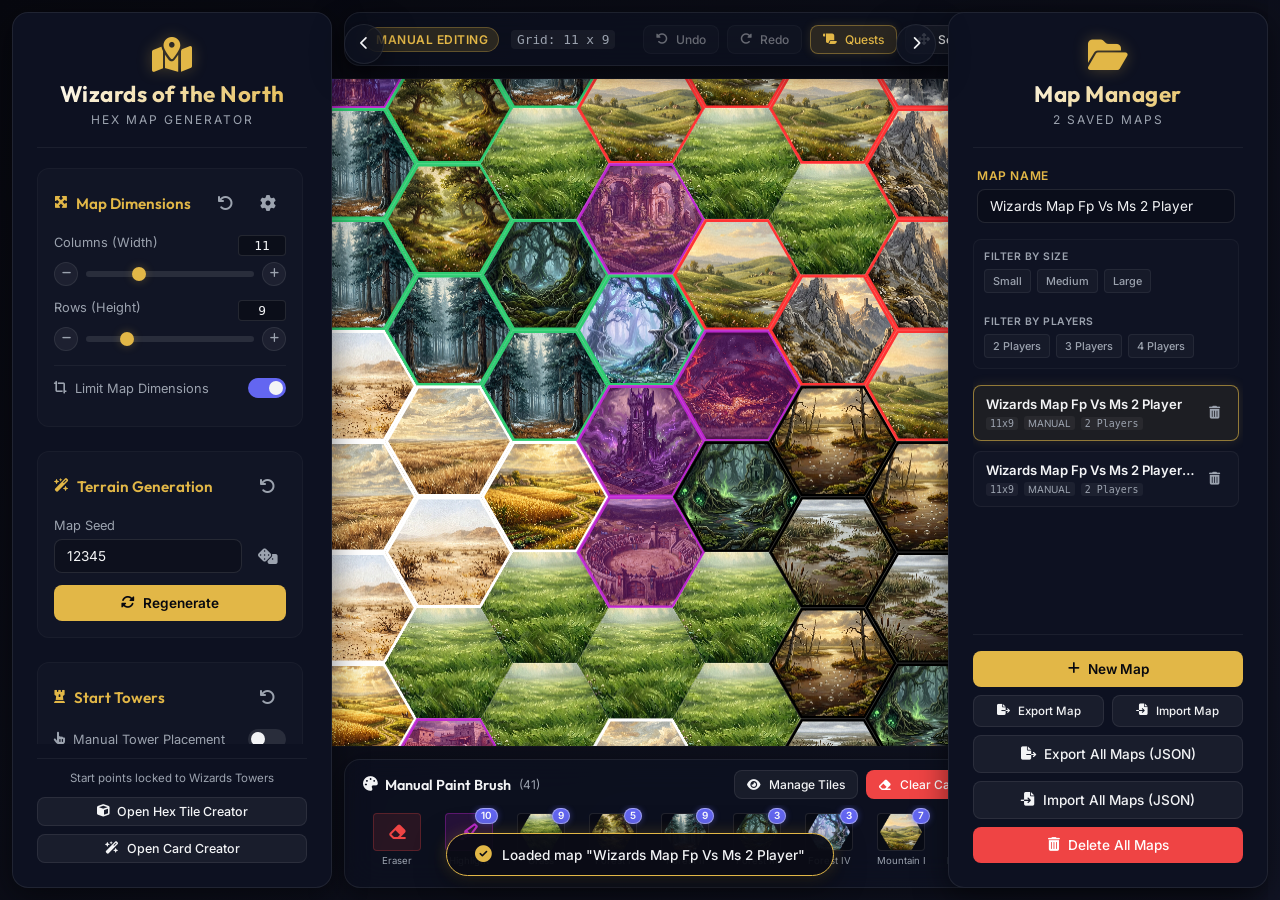
==== commit eaa3bca5: "Hover a tile to see coordinates" ====
--- a/index.html
+++ b/index.html
@@ -241,7 +241,7 @@
                 <div class="tool-status">
                     <span id="mode-badge" class="mode-badge auto-mode">Procedural Map</span>
                     <span id="dimensions-display" class="dimensions-display">Grid: 15 x 10</span>
-                    <span id="coordinates-display" class="coordinates-display">Hover a tile to coordinates</span>
+                    <span id="coordinates-display" class="coordinates-display"></span>
                 </div>
                 <div class="header-action-btns">
                     <button id="undo-btn" class="secondary-btn btn-sm" title="Undo (Ctrl+Z)" disabled>
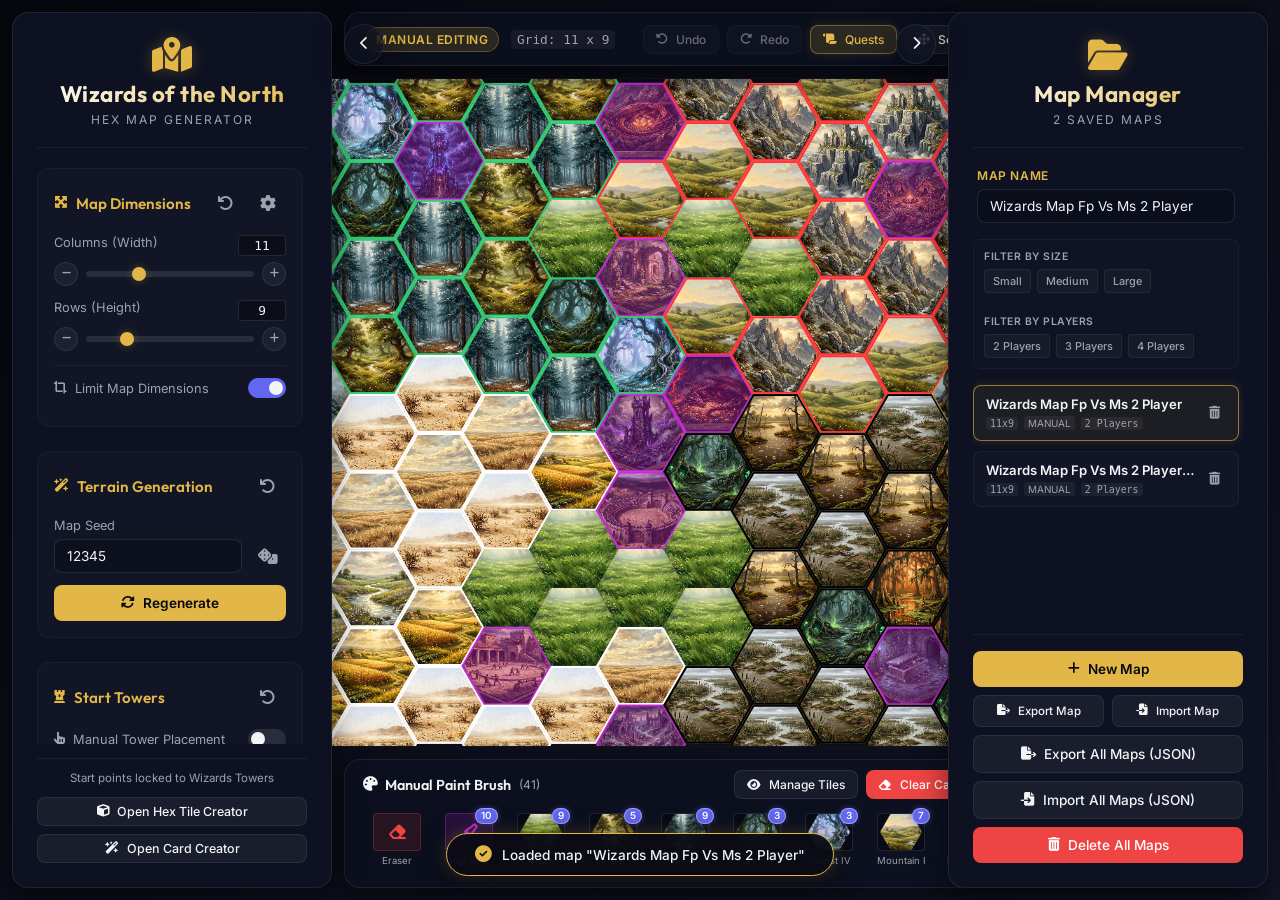
==== commit 15c742f7: "70% zoom level" ====
--- a/index.html
+++ b/index.html
@@ -176,11 +176,11 @@
                     <div class="slider-container">
                         <div class="slider-header">
                             <span>Zoom Level</span>
-                            <span id="zoom-val">100%</span>
+                            <span id="zoom-val">70%</span>
                         </div>
                         <div class="slider-control-wrapper">
                             <button class="slider-btn dec-btn" data-target="zoom-slider" title="Decrease Zoom"><i class="fa-solid fa-minus"></i></button>
-                            <input type="range" id="zoom-slider" min="30" max="150" value="100">
+                            <input type="range" id="zoom-slider" min="30" max="150" value="70">
                             <button class="slider-btn inc-btn" data-target="zoom-slider" title="Increase Zoom"><i class="fa-solid fa-plus"></i></button>
                         </div>
                     </div>
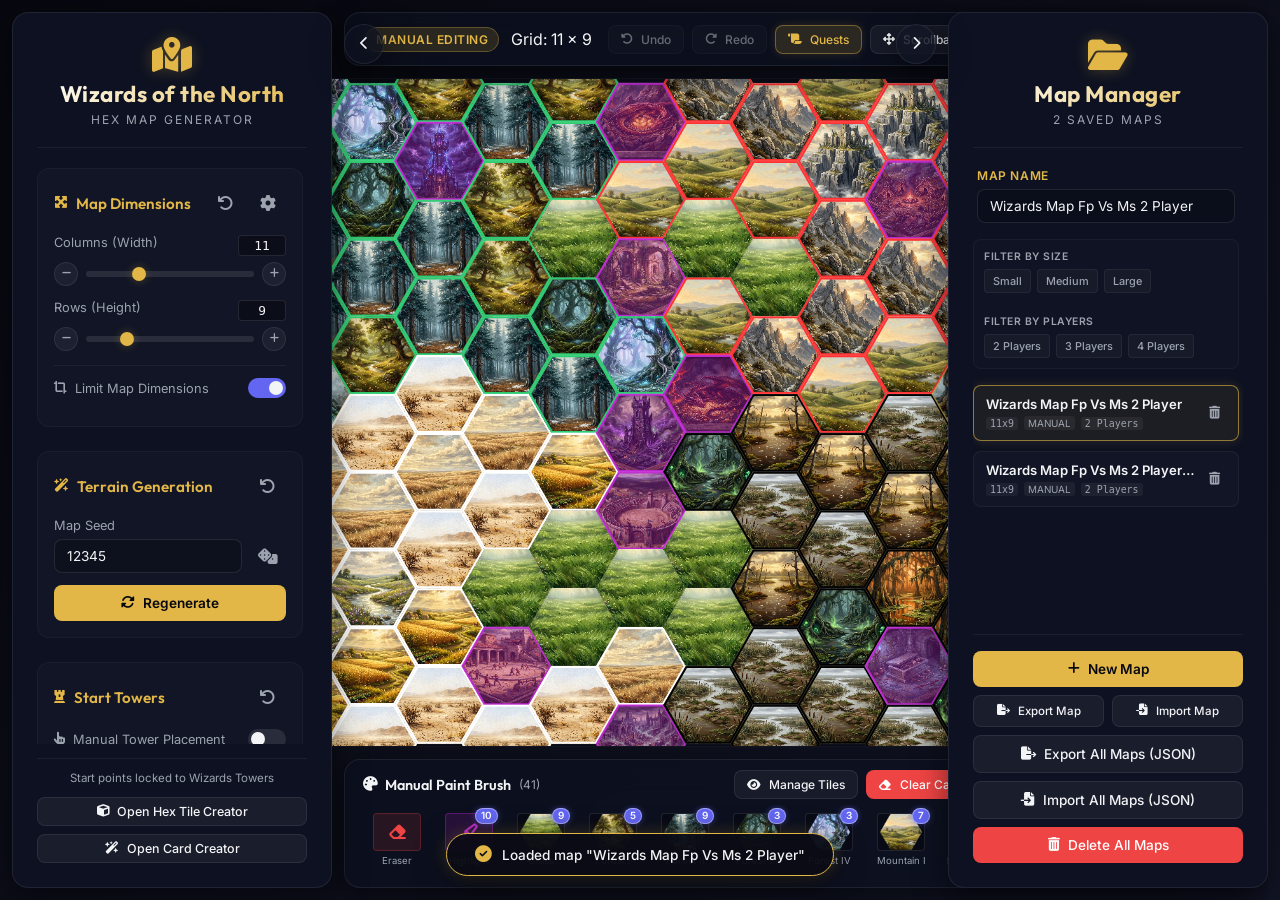
==== commit c3a271aa: "Removed HEX Coordinates" ====
--- a/index.html
+++ b/index.html
@@ -241,7 +241,6 @@
                 <div class="tool-status">
                     <span id="mode-badge" class="mode-badge auto-mode">Procedural Map</span>
                     <span id="dimensions-display" class="dimensions-display">Grid: 15 x 10</span>
-                    <span id="coordinates-display" class="coordinates-display"></span>
                 </div>
                 <div class="header-action-btns">
                     <button id="undo-btn" class="secondary-btn btn-sm" title="Undo (Ctrl+Z)" disabled>
--- a/style.css
+++ b/style.css
@@ -528,11 +528,6 @@
     color: var(--accent-gold);
     border: 1px solid rgba(226, 183, 71, 0.3);
 }
-
-.coordinates-display {
-    font-size: 0.8rem;
-    color: var(--text-muted);
-    font-family: monospace;
 }
 
 .dimensions-display {
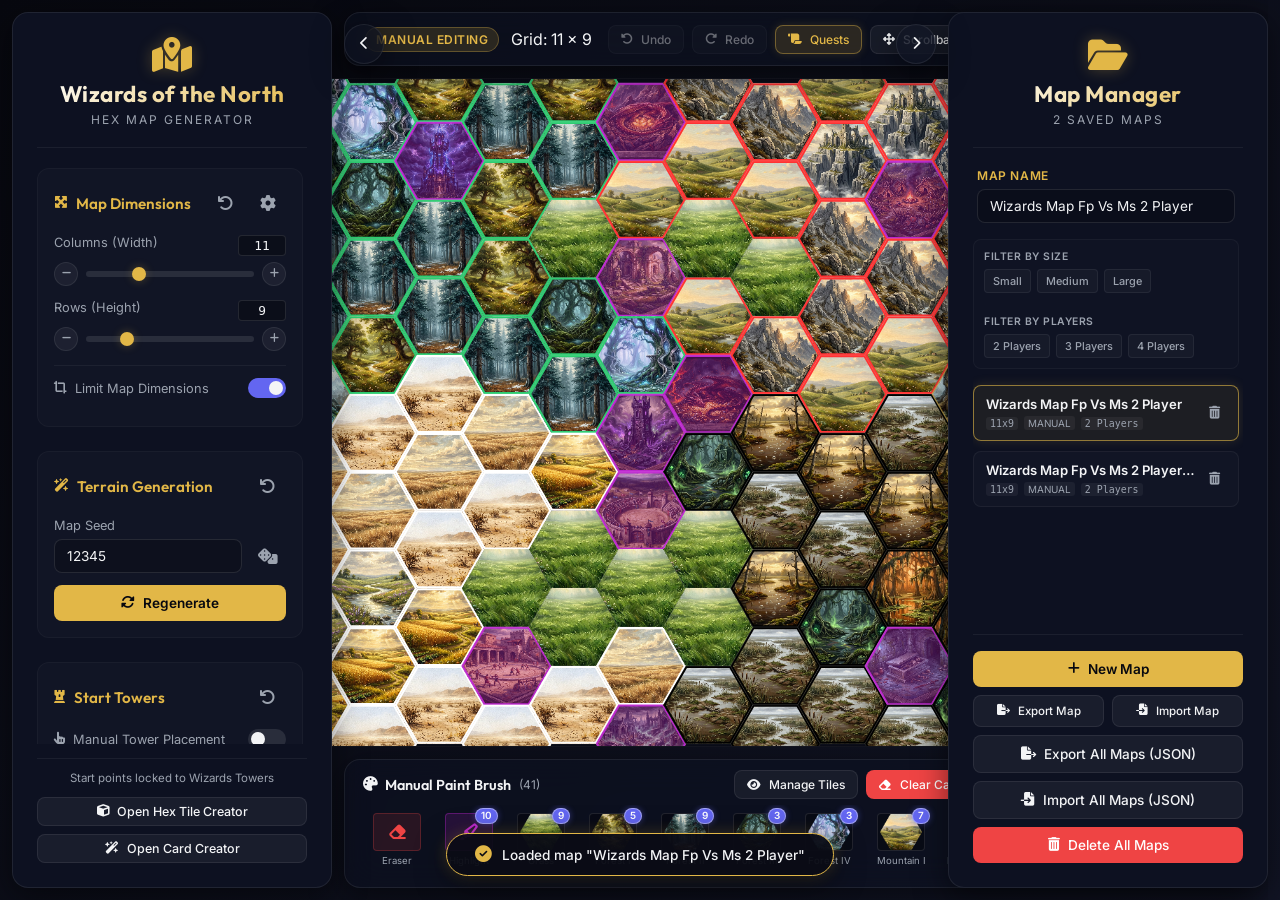
==== commit a59686dd: "Manual modal" ====
--- a/index.html
+++ b/index.html
@@ -261,11 +261,9 @@
                     <button id="toggle-paint-brush-btn" class="secondary-btn btn-sm active" title="Toggle Manual Paint Brush Panel">
                         <i class="fa-solid fa-palette"></i> <span id="toggle-brush-text">Paint Brush</span>
                     </button>
-                </div>
-                <div class="tool-tips">
-                    <span><kbd>Left Click</kbd> to paint manually</span>
-                    <span><kbd>Right Click + Drag</kbd> to pan</span>
-                    <span><kbd>Scroll</kbd> to zoom</span>
+                    <button id="manual-modal-btn" class="secondary-btn btn-sm" title="Controls Manual & Shortcuts">
+                        <i class="fa-solid fa-book-open"></i> <span>Manual</span>
+                    </button>
                 </div>
             </div>
 
@@ -480,6 +478,36 @@
         </div>
     </div>
 
+    <!-- Controls Manual Modal -->
+    <div id="manual-modal" class="modal-overlay" style="display: none;">
+        <div class="modal-content glass-panel" style="width: 440px;">
+            <div class="modal-header">
+                <h2><i class="fa-solid fa-book-open"></i> Controls Manual</h2>
+                <button id="close-manual-modal-btn" class="icon-btn close-btn">&times;</button>
+            </div>
+            <div class="modal-body">
+                <p class="modal-description">Mouse and keyboard shortcuts for navigating and editing maps.</p>
+                <div class="manual-controls-list">
+                    <div class="manual-control-item">
+                        <span>Paint / Select Tile</span>
+                        <kbd>Left Click</kbd>
+                    </div>
+                    <div class="manual-control-item">
+                        <span>Pan Map</span>
+                        <kbd>Right Click + Drag</kbd>
+                    </div>
+                    <div class="manual-control-item">
+                        <span>Zoom In / Out</span>
+                        <kbd>Scroll Wheel</kbd>
+                    </div>
+                </div>
+            </div>
+            <div class="modal-footer" style="margin-top: 16px; justify-content: flex-end;">
+                <button id="close-manual-modal-footer-btn" class="secondary-btn">Close</button>
+            </div>
+        </div>
+    </div>
+
     <!-- Script Files -->
     <script src="assets_base64.js"></script>
     <script src="app.js"></script>
--- a/style.css
+++ b/style.css
@@ -538,22 +538,35 @@
     padding: 2px 6px;
     border-radius: 4px;
 }
-
-.tool-tips {
-    display: flex;
-    gap: 16px;
+}
+
+.manual-controls-list {
+    display: flex;
+    flex-direction: column;
+    gap: 10px;
+    margin-top: 12px;
+}
+
+.manual-control-item {
+    display: flex;
+    align-items: center;
+    justify-content: space-between;
+    padding: 10px 14px;
+    background: rgba(255, 255, 255, 0.03);
+    border: 1px solid rgba(255, 255, 255, 0.06);
+    border-radius: 8px;
+    font-size: 0.85rem;
+    color: var(--text-main);
+}
+
+.manual-control-item kbd {
+    background: rgba(255, 255, 255, 0.1);
+    color: var(--accent-gold);
+    padding: 3px 8px;
+    border-radius: 4px;
     font-size: 0.75rem;
-    color: var(--text-muted);
-}
-
-.tool-tips kbd {
-    background: rgba(255, 255, 255, 0.1);
-    color: var(--text-main);
-    padding: 2px 6px;
-    border-radius: 4px;
-    font-size: 0.7rem;
     font-family: inherit;
-    border: 1px solid rgba(255, 255, 255, 0.05);
+    border: 1px solid rgba(255, 255, 255, 0.15);
 }
 
 /* Canvas Area Container */
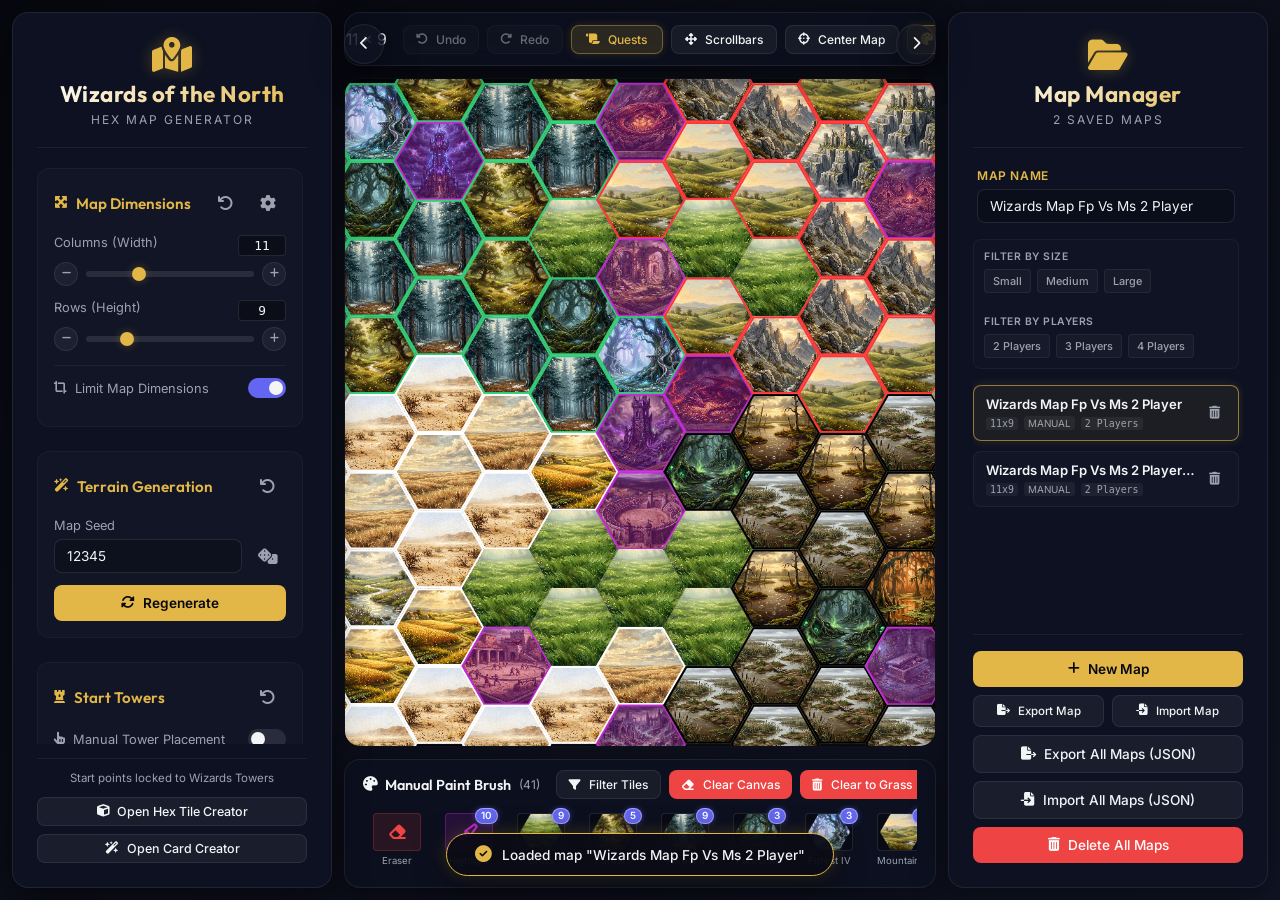
==== commit 4f6a4010: "Renamed Filter Tiles" ====
--- a/index.html
+++ b/index.html
@@ -279,7 +279,7 @@
                     <h3><i class="fa-solid fa-palette"></i> Manual Paint Brush <span id="tile-count" class="tile-count-badge"></span></h3>
                     <div class="palette-controls">
                         <button id="manage-tiles-btn" class="secondary-btn btn-sm" title="Show/Hide Tiles in Palette">
-                            <i class="fa-solid fa-eye"></i> Manage Tiles
+                            <i class="fa-solid fa-filter"></i> Filter Tiles
                         </button>
                         <button id="clear-canvas-btn" class="danger-btn btn-sm" title="Clear Canvas to Empty Space">
                             <i class="fa-solid fa-eraser"></i> Clear Canvas
@@ -399,7 +399,7 @@
     <div id="tile-visibility-modal" class="modal-overlay" style="display: none;">
         <div class="modal-content glass-panel" style="width: 420px;">
             <div class="modal-header">
-                <h2><i class="fa-solid fa-eye"></i> Manage Tile Visibility</h2>
+                <h2><i class="fa-solid fa-filter"></i> Filter Tile Visibility</h2>
                 <button id="close-tile-visibility-btn" class="icon-btn close-btn">&times;</button>
             </div>
             <div class="modal-body">
--- a/style.css
+++ b/style.css
@@ -476,20 +476,16 @@
     height: 54px;
     padding: 0 20px;
     margin-left: 332px;
-    display: flex;
-    align-items: center;
-    justify-content: space-between;
+    margin-right: 332px;
+    display: flex;
+    align-items: center;
+    justify-content: center;
     z-index: 5;
     margin-bottom: 12px;
     flex-shrink: 0;
     overflow-x: auto;
     overflow-y: hidden;
     gap: 16px;
-    transition: margin-left 0.3s cubic-bezier(0.4, 0, 0.2, 1);
-}
-
-.viewport-header.sidebar-hidden {
-    margin-left: 12px;
 }
 
 .tool-status, .tool-tips, .header-action-btns {
@@ -500,6 +496,39 @@
     display: flex;
     align-items: center;
     gap: 8px;
+}
+
+.header-action-btns button {
+    display: inline-flex;
+    align-items: center;
+    justify-content: center;
+    white-space: nowrap;
+    text-align: center;
+    box-sizing: border-box;
+}
+
+#undo-btn, #redo-btn {
+    min-width: 76px;
+}
+
+#toggle-quests-btn {
+    min-width: 92px;
+}
+
+#toggle-scrollbars-btn {
+    min-width: 106px;
+}
+
+#center-map-header-btn {
+    min-width: 114px;
+}
+
+#toggle-paint-brush-btn {
+    min-width: 114px;
+}
+
+#manual-modal-btn {
+    min-width: 92px;
 }
 
 .tool-status {
@@ -572,6 +601,8 @@
 /* Canvas Area Container */
 .canvas-wrapper {
     flex: 1;
+    margin-left: 332px;
+    margin-right: 332px;
     border-radius: 16px;
     background: radial-gradient(circle at center, rgba(16, 20, 39, 0.8) 0%, rgba(5, 6, 10, 0.9) 100%);
     border: 1px solid rgba(255, 255, 255, 0.04);
@@ -660,7 +691,7 @@
     min-height: 110px;
     margin-top: 12px;
     margin-left: 332px;
-    margin-right: 12px;
+    margin-right: 332px;
     padding: 10px 18px;
     display: flex;
     flex-direction: column;
@@ -668,12 +699,6 @@
     z-index: 5;
     flex-shrink: 0;
     overflow: hidden;
-    transition: margin-left 0.3s cubic-bezier(0.4, 0, 0.2, 1);
-}
-
-.palette-container.sidebar-hidden {
-    margin-left: 12px;
-    margin-right: 12px;
 }
 
 .palette-header {
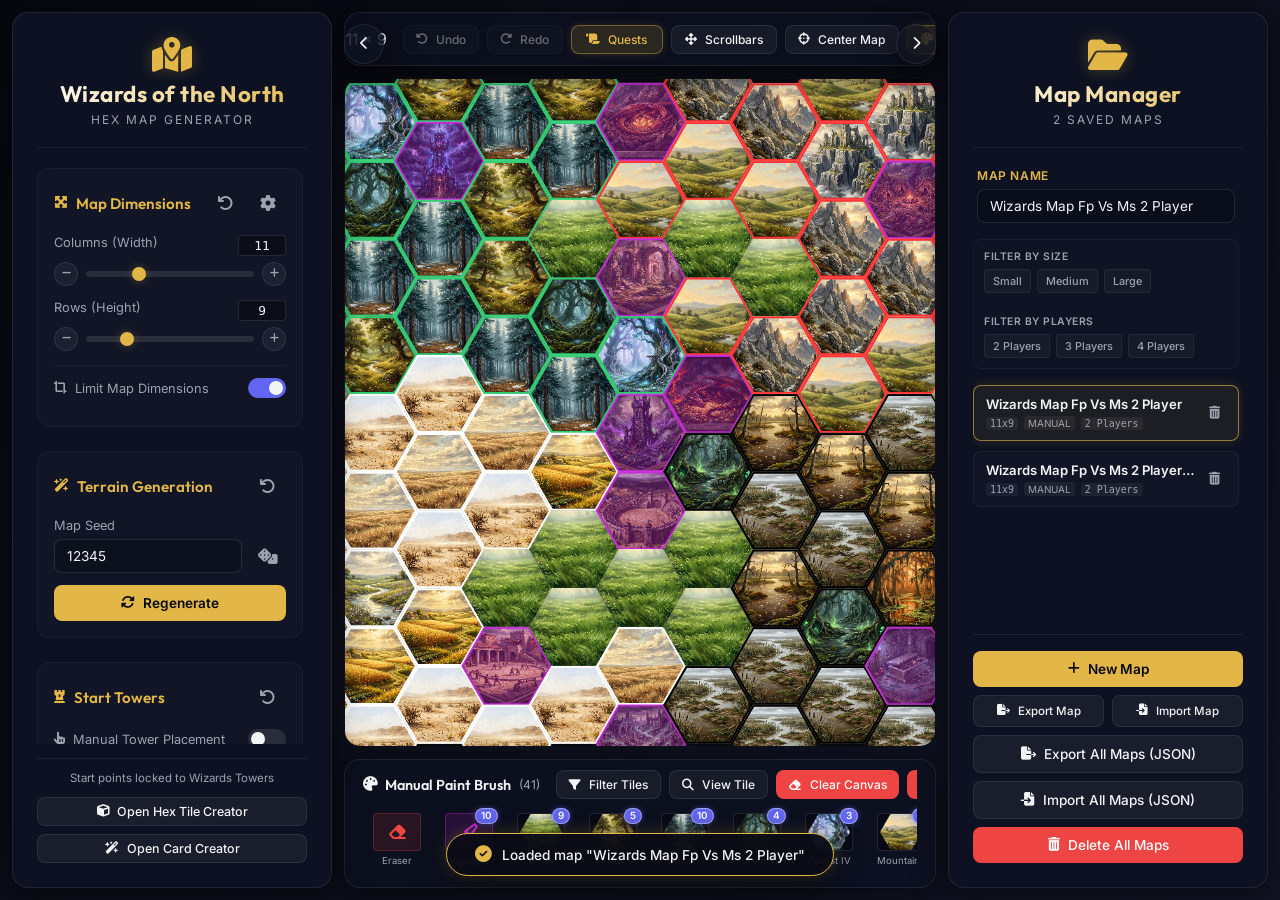
==== commit 4af4d61c: "Tile Viewer modal and button" ====
--- a/index.html
+++ b/index.html
@@ -281,6 +281,9 @@
                         <button id="manage-tiles-btn" class="secondary-btn btn-sm" title="Show/Hide Tiles in Palette">
                             <i class="fa-solid fa-filter"></i> Filter Tiles
                         </button>
+                        <button id="view-tile-btn" class="secondary-btn btn-sm" title="View Selected Tile Close Up" onclick="openTileViewerModal()">
+                            <i class="fa-solid fa-magnifying-glass"></i> View Tile
+                        </button>
                         <button id="clear-canvas-btn" class="danger-btn btn-sm" title="Clear Canvas to Empty Space">
                             <i class="fa-solid fa-eraser"></i> Clear Canvas
                         </button>
@@ -415,6 +418,47 @@
         </div>
     </div>
 
+    <!-- Tile Viewer Modal -->
+    <div id="tile-viewer-modal" class="modal-overlay" style="display: none;">
+        <div class="modal-content glass-panel tile-viewer-content">
+            <div class="modal-header">
+                <h2><i class="fa-solid fa-magnifying-glass"></i> <span id="tile-viewer-title">Tile Viewer</span></h2>
+                <button id="close-tile-viewer-btn" class="icon-btn close-btn">&times;</button>
+            </div>
+            <div class="modal-body tile-viewer-body">
+                <!-- Navigation Carousel Container -->
+                <div class="tile-viewer-nav-container">
+                    <button id="tile-viewer-prev-btn" class="secondary-btn icon-nav-btn" title="Previous Tile (Left Arrow)" style="width: 42px; height: 42px; border-radius: 50%; padding: 0; font-size: 1.1rem; display: flex; align-items: center; justify-content: center;">
+                        <i class="fa-solid fa-chevron-left"></i>
+                    </button>
+                    
+                    <div class="tile-viewer-image-wrapper">
+                        <img id="tile-viewer-img" src="" alt="Tile Image" style="max-width: 100%; max-height: 100%; object-fit: contain; filter: drop-shadow(0 10px 15px rgba(0,0,0,0.6)); transition: transform 0.2s ease;">
+                        <span id="tile-viewer-count-badge" class="item-count-badge" style="position: absolute; top: 10px; right: 10px; font-size: 0.8rem; padding: 4px 8px; border-radius: 12px;" title="Count on current map">0</span>
+                    </div>
+                    
+                    <button id="tile-viewer-next-btn" class="secondary-btn icon-nav-btn" title="Next Tile (Right Arrow)" style="width: 42px; height: 42px; border-radius: 50%; padding: 0; font-size: 1.1rem; display: flex; align-items: center; justify-content: center;">
+                        <i class="fa-solid fa-chevron-right"></i>
+                    </button>
+                </div>
+                
+                <!-- Tile Details -->
+                <div class="tile-viewer-details">
+                    <h3 id="tile-viewer-name">Tile Name</h3>
+                    <div class="tile-viewer-meta-row">
+                        <span>ID: <strong id="tile-viewer-id" style="color: var(--text-main); font-family: monospace;">Grass</strong></span>
+                        <span>File: <strong id="tile-viewer-file" style="color: var(--text-main); font-family: monospace;">Grass.png</strong></span>
+                        <span>On Map: <strong id="tile-viewer-map-count" style="color: var(--accent-gold);">0</strong></span>
+                    </div>
+                </div>
+
+                <div class="tile-viewer-actions">
+                    <button id="tile-viewer-select-btn" class="primary-btn" style="flex: 1;"><i class="fa-solid fa-paint-brush"></i> Select for Painting</button>
+                </div>
+            </div>
+        </div>
+    </div>
+
     <!-- Settings Modal -->
     <div id="settings-modal" class="modal-overlay" style="display: none;">
         <div class="modal-content glass-panel" style="width: 550px;">
--- a/style.css
+++ b/style.css
@@ -1606,6 +1606,95 @@
     opacity: 0.3;
 }
 
+/* Tile Viewer Modal Fixed Size & Layout */
+.tile-viewer-content {
+    width: 540px !important;
+    height: 520px !important;
+    box-sizing: border-box;
+    display: flex;
+    flex-direction: column;
+}
+
+.tile-viewer-body {
+    flex: 1;
+    display: flex;
+    flex-direction: column;
+    justify-content: space-between;
+    align-items: center;
+    text-align: center;
+    padding-top: 10px;
+}
+
+.tile-viewer-nav-container {
+    display: flex;
+    align-items: center;
+    justify-content: space-between;
+    width: 100%;
+    height: 230px;
+    flex-shrink: 0;
+}
+
+.tile-viewer-image-wrapper {
+    position: relative;
+    width: 270px;
+    height: 230px;
+    flex-shrink: 0;
+    display: flex;
+    align-items: center;
+    justify-content: center;
+    background: rgba(0, 0, 0, 0.35);
+    border-radius: 16px;
+    border: 1px solid var(--panel-border);
+    padding: 14px;
+    box-shadow: inset 0 0 20px rgba(0, 0, 0, 0.5);
+    box-sizing: border-box;
+}
+
+.tile-viewer-details {
+    width: 100%;
+    height: 92px;
+    box-sizing: border-box;
+    flex-shrink: 0;
+    background: rgba(255, 255, 255, 0.03);
+    border: 1px solid rgba(255, 255, 255, 0.06);
+    border-radius: 12px;
+    padding: 12px 20px;
+    display: flex;
+    flex-direction: column;
+    justify-content: center;
+    gap: 6px;
+    overflow: hidden;
+}
+
+#tile-viewer-name {
+    font-size: 1.35rem;
+    color: var(--accent-gold);
+    margin: 0;
+    font-family: var(--font-heading);
+    white-space: nowrap;
+    overflow: hidden;
+    text-overflow: ellipsis;
+    letter-spacing: 0.5px;
+}
+
+.tile-viewer-meta-row {
+    display: flex;
+    justify-content: space-around;
+    align-items: center;
+    font-size: 0.85rem;
+    color: var(--text-muted);
+    gap: 12px;
+}
+
+.tile-viewer-actions {
+    display: flex;
+    gap: 10px;
+    width: 100%;
+    flex-shrink: 0;
+}
+
+
+
 /* Custom Scrollbars for Viewport Header and Palette Header */
 .viewport-header::-webkit-scrollbar,
 .palette-header::-webkit-scrollbar {
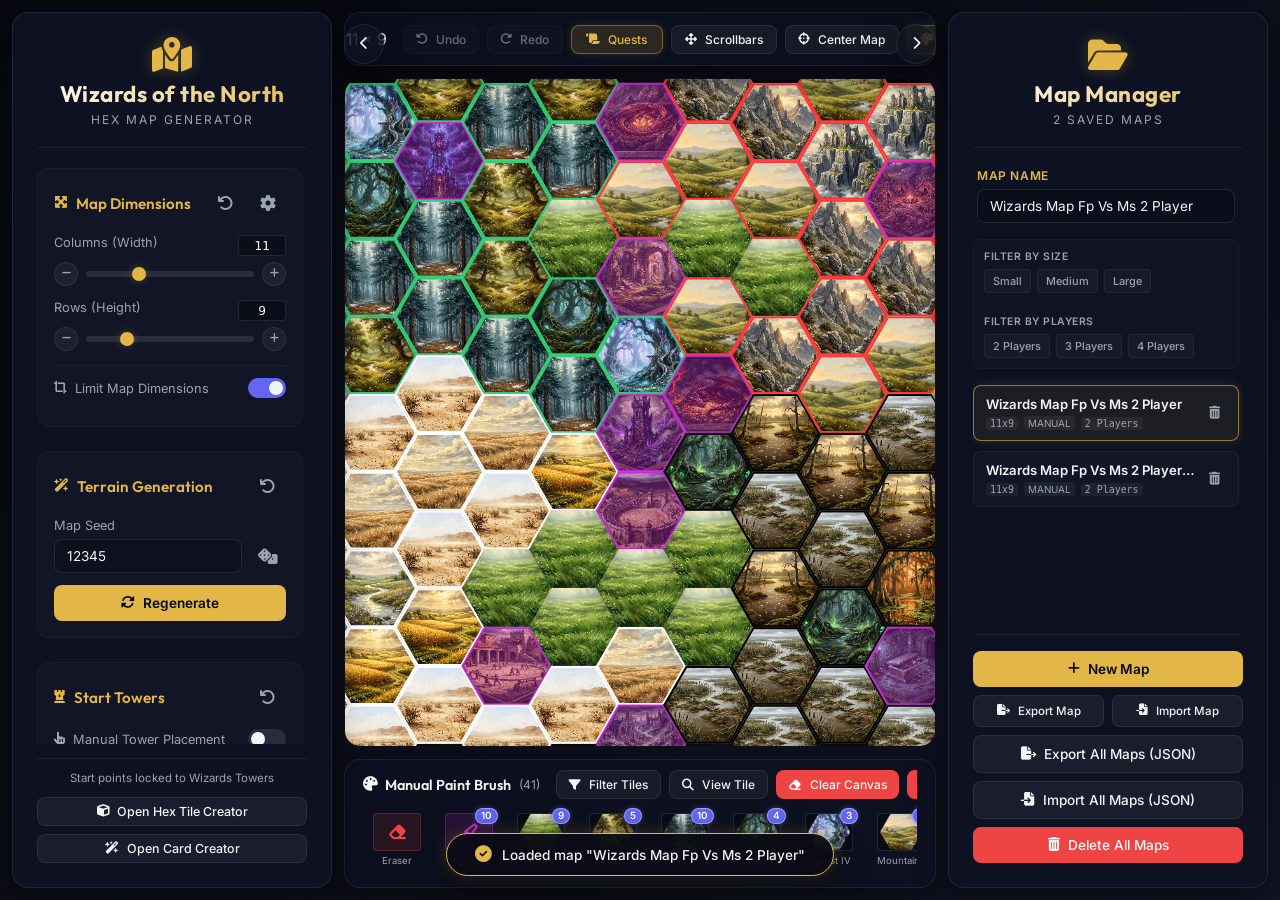
==== commit d0c0ebce: "Confirmation modals" ====
--- a/index.html
+++ b/index.html
@@ -501,23 +501,23 @@
         </div>
     </div>
 
-    <!-- Confirm Delete Modal -->
-    <div id="confirm-delete-modal" class="modal-overlay" style="display: none;">
-        <div class="modal-content glass-panel" style="width: 420px;">
+    <!-- Action Confirmation Modal -->
+    <div id="confirm-action-modal" class="modal-overlay" style="display: none;">
+        <div class="modal-content glass-panel" style="width: 440px;">
             <div class="modal-header">
-                <h2><i class="fa-solid fa-triangle-exclamation" style="color: #ef4444;"></i> Confirm Deletion</h2>
-                <button id="close-confirm-delete-btn" class="icon-btn close-btn">&times;</button>
-            </div>
-            <div class="modal-body text-center" style="padding: 8px 0;">
-                <div class="confirm-icon-wrapper">
-                    <i class="fa-solid fa-trash-can"></i>
-                </div>
-                <h3 id="confirm-delete-title" class="confirm-title">Delete Map?</h3>
-                <p id="confirm-delete-message" class="modal-description">Are you sure you want to delete this map? This action cannot be undone.</p>
-            </div>
-            <div class="modal-footer" style="margin-top: 16px; gap: 10px; justify-content: flex-end;">
-                <button id="cancel-confirm-delete-btn" class="secondary-btn">Cancel</button>
-                <button id="action-confirm-delete-btn" class="danger-btn"><i class="fa-solid fa-trash-can"></i> Delete Map</button>
+                <h2><i id="confirm-action-header-icon" class="fa-solid fa-triangle-exclamation"></i> <span id="confirm-action-header-title">Confirm Action</span></h2>
+                <button id="close-confirm-action-btn" class="icon-btn close-btn">&times;</button>
+            </div>
+            <div class="modal-body text-center" style="padding: 12px 0;">
+                <div id="confirm-action-icon-wrapper" class="confirm-icon-wrapper icon-danger">
+                    <i id="confirm-action-body-icon" class="fa-solid fa-trash-can"></i>
+                </div>
+                <h3 id="confirm-action-title" class="confirm-title">Are you sure?</h3>
+                <p id="confirm-action-message" class="modal-description">This action cannot be undone.</p>
+            </div>
+            <div class="modal-footer" style="margin-top: 16px; gap: 10px; justify-content: flex-end; display: flex;">
+                <button id="cancel-confirm-action-btn" class="secondary-btn">Cancel</button>
+                <button id="ok-confirm-action-btn" class="danger-btn"><i class="fa-solid fa-check"></i> Confirm</button>
             </div>
         </div>
     </div>
--- a/style.css
+++ b/style.css
@@ -1147,16 +1147,42 @@
     width: 60px;
     height: 60px;
     border-radius: 50%;
+    display: flex;
+    align-items: center;
+    justify-content: center;
+    font-size: 1.6rem;
+    margin: 4px auto 14px auto;
+    transition: all 0.2s ease;
+}
+
+.confirm-icon-wrapper.icon-danger {
     background: rgba(239, 68, 68, 0.15);
     border: 1px solid rgba(239, 68, 68, 0.35);
     color: #ef4444;
-    display: flex;
-    align-items: center;
-    justify-content: center;
-    font-size: 1.6rem;
-    margin: 4px auto 14px auto;
     box-shadow: 0 0 20px rgba(239, 68, 68, 0.2);
 }
+
+.confirm-icon-wrapper.icon-gold {
+    background: rgba(212, 175, 55, 0.15);
+    border: 1px solid rgba(212, 175, 55, 0.35);
+    color: var(--accent-gold);
+    box-shadow: 0 0 20px rgba(212, 175, 55, 0.2);
+}
+
+.confirm-icon-wrapper.icon-green {
+    background: rgba(34, 197, 94, 0.15);
+    border: 1px solid rgba(34, 197, 94, 0.35);
+    color: #22c55e;
+    box-shadow: 0 0 20px rgba(34, 197, 94, 0.2);
+}
+
+.confirm-icon-wrapper.icon-purple {
+    background: rgba(124, 58, 237, 0.15);
+    border: 1px solid rgba(124, 58, 237, 0.35);
+    color: #a78bfa;
+    box-shadow: 0 0 20px rgba(124, 58, 237, 0.2);
+}
+
 
 .confirm-title {
     font-family: var(--font-heading);
